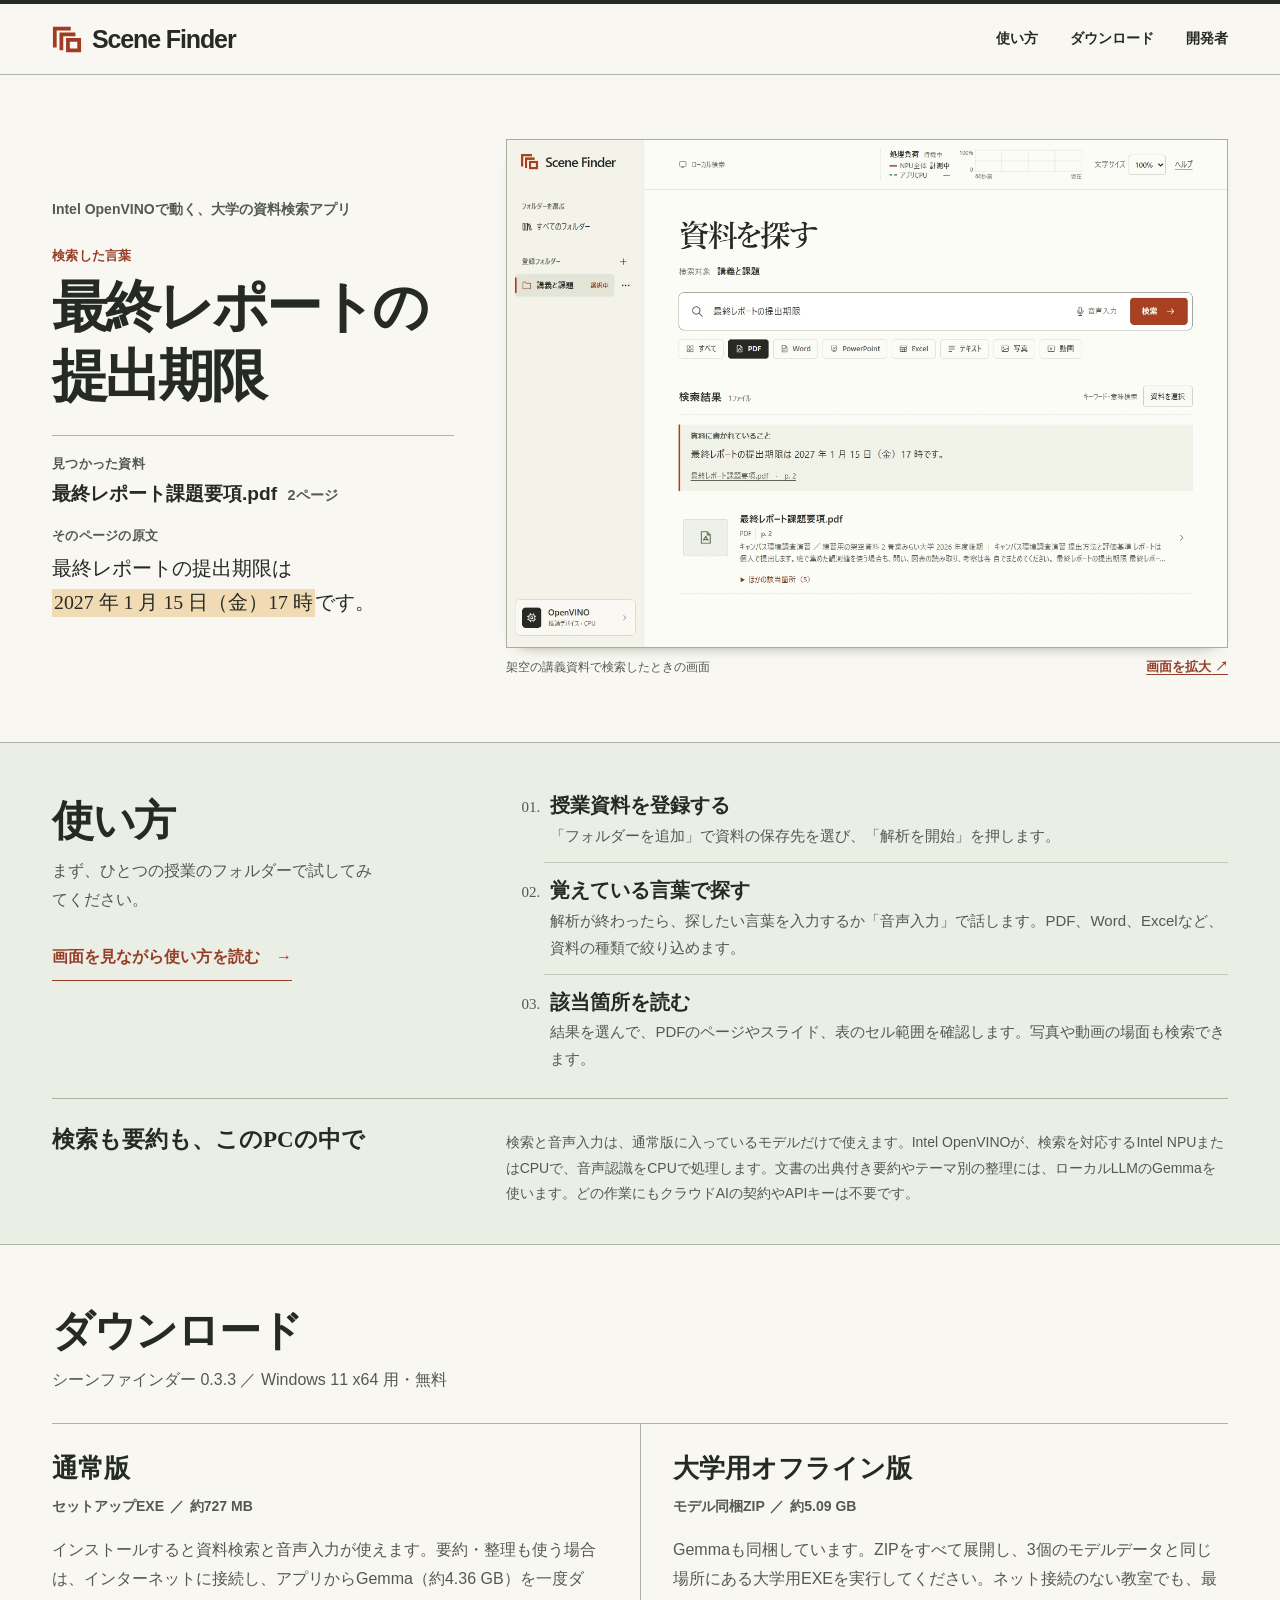
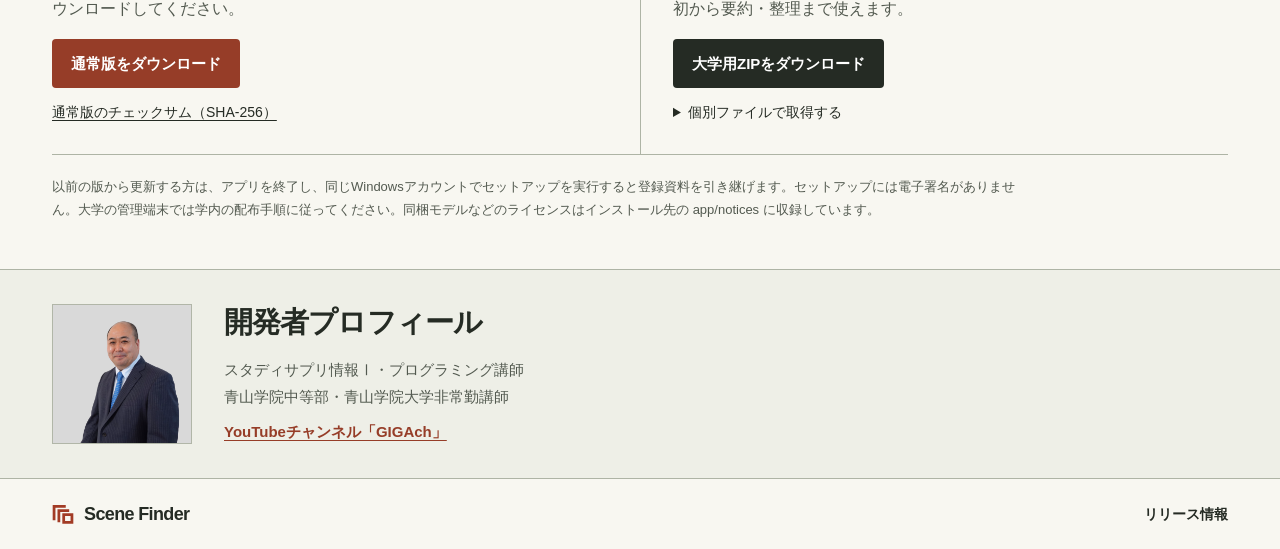
==== public/index.html @ 0a13bc68 "ファイル単位の検索結果の画面と使い方を更新" ====
<!doctype html>
<html lang="ja">
<head>
  <meta charset="utf-8">
  <meta name="viewport" content="width=device-width, initial-scale=1">
  <meta name="color-scheme" content="light">
  <meta name="theme-color" content="#f7f6ef">
  <meta name="description" content="Scene Finder は講義資料・研究ノート・写真・動画を日本語で探せるWindows用のローカル検索アプリです。通常版と大学用オフライン版を無料で配布しています。">
  <title>シーンファインダー（Scene Finder）｜大学の資料を中身で探すWindowsアプリ</title>
  <link rel="icon" href="assets/brand.svg" type="image/svg+xml">
  <link rel="stylesheet" href="site.css">
</head>
<body>
  <a class="skip" href="#main">本文へ移動</a>
  <header class="mast">
    <div class="frame mast-inner">
      <a class="wordmark" href="#main" aria-label="Scene Finder トップ"><img src="assets/brand.svg" alt="" width="30" height="30"><span>Scene Finder</span></a>
      <nav aria-label="メインメニュー"><a href="/guide/">使い方</a><a href="#downloads">ダウンロード</a><a href="#developer">開発者</a></nav>
    </div>
  </header>
  <main id="main">
    <section class="hero frame" aria-labelledby="hero-title">
      <div class="hero-copy">
        <p class="platform">Intel OpenVINOで動く、大学の資料検索アプリ</p>
        <h1 id="hero-title"><span class="query-label">検索した言葉</span><span class="query-part">最終レポートの</span><wbr><span class="query-part">提出期限</span></h1>
        <div class="search-evidence">
          <p class="evidence-label">見つかった資料</p>
          <p class="found-file">最終レポート課題要項.pdf <span>2ページ</span></p>
          <p class="evidence-label">そのページの原文</p>
          <blockquote>最終レポートの提出期限は <mark>2027 年 1 月 15 日（金）17 時</mark>です。</blockquote>
        </div>
      </div>
      <figure class="screen">
        <a class="screen-link" href="assets/guide/search-results.webp" target="_blank" rel="noopener">
          <img src="assets/guide/search-results.webp" alt="「最終レポートの提出期限」でPDFを検索した実画面。締切の原文と、最終レポート課題要項.pdfの2ページへのリンクが一覧の上に表示されています。" width="1280" height="900" fetchpriority="high">
          <span class="enlarge">画面を拡大<span aria-hidden="true"> ↗</span><span class="sr-only">（新しいタブ）</span></span>
        </a>
        <figcaption>架空の講義資料で検索したときの画面</figcaption>
      </figure>
    </section>
    <section class="inside" id="inside" aria-labelledby="inside-heading">
      <div class="frame guide-intro">
        <div class="guide-opening">
          <h2 id="inside-heading">使い方</h2>
          <p>まず、ひとつの授業のフォルダーで試してみてください。</p>
          <a class="guide-link" href="/guide/">画面を見ながら使い方を読む <span aria-hidden="true">→</span></a>
        </div>
        <ol class="guide-steps">
          <li><strong>授業資料を登録する</strong><p>「フォルダーを追加」で資料の保存先を選び、「解析を開始」を押します。</p></li>
          <li><strong>覚えている言葉で探す</strong><p>解析が終わったら、探したい言葉を入力するか「音声入力」で話します。PDF、Word、Excelなど、資料の種類で絞り込めます。</p></li>
          <li><strong>該当箇所を読む</strong><p>結果を選んで、PDFのページやスライド、表のセル範囲を確認します。写真や動画の場面も検索できます。</p></li>
        </ol>
        <aside class="local-note" aria-label="処理に使うデバイス">
          <h3>検索も要約も、このPCの中で</h3>
          <p>検索と音声入力は、通常版に入っているモデルだけで使えます。Intel OpenVINOが、検索を対応するIntel NPUまたはCPUで、音声認識をCPUで処理します。文書の出典付き要約やテーマ別の整理には、ローカルLLMのGemmaを使います。どの作業にもクラウドAIの契約やAPIキーは不要です。</p>
        </aside>
      </div>
    </section>
    <section class="downloads frame" id="downloads" aria-labelledby="downloads-heading">
      <div class="section-heading"><h2 id="downloads-heading">ダウンロード</h2><p>シーンファインダー 0.3.3 ／ Windows 11 x64 用・無料</p></div>
      <div class="editions">
        <article class="edition standard">
          <h3>通常版</h3>
          <p class="package-type">セットアップEXE <span>／</span> 約727 MB</p>
          <p>インストールすると資料検索と音声入力が使えます。要約・整理も使う場合は、インターネットに接続し、アプリからGemma（約4.36 GB）を一度ダウンロードしてください。</p>
          <a class="primary" href="https://github.com/altimix/scene-finder-downloads/releases/download/v0.3.3/SceneFinder-Setup-0.3.3-x64.exe">通常版をダウンロード</a>
          <a class="checksum" href="https://github.com/altimix/scene-finder-downloads/releases/download/v0.3.3/SHA256SUMS.txt">通常版のチェックサム（SHA-256）</a>
        </article>
        <article class="edition campus" id="campus">
          <h3>大学用オフライン版</h3>
          <p class="package-type">モデル同梱ZIP <span>／</span> 約5.09 GB</p>
          <p>Gemmaも同梱しています。ZIPをすべて展開し、3個のモデルデータと同じ場所にある大学用EXEを実行してください。ネット接続のない教室でも、最初から要約・整理まで使えます。</p>
          <a class="primary campus-button" href="/downloads/SceneFinder-Campus-Offline-0.3.3-x64.zip">大学用ZIPをダウンロード</a>
          <details><summary>個別ファイルで取得する</summary><p>次の4ファイルを同じフォルダーに保存し、セットアップEXEを実行してください。</p>
            <ul>
              <li><a href="https://github.com/altimix/scene-finder-downloads/releases/download/v0.3.3/SceneFinder-Campus-Setup-0.3.3-x64.exe">大学用セットアップEXE</a></li>
              <li><a href="https://github.com/altimix/scene-finder-downloads/releases/download/v0.3.3/SceneFinder-Campus-Gemma-0.3.3.part1.bin">モデルデータ 1 / 3</a></li>
              <li><a href="https://github.com/altimix/scene-finder-downloads/releases/download/v0.3.3/SceneFinder-Campus-Gemma-0.3.3.part2.bin">モデルデータ 2 / 3</a></li>
              <li><a href="https://github.com/altimix/scene-finder-downloads/releases/download/v0.3.3/SceneFinder-Campus-Gemma-0.3.3.part3.bin">モデルデータ 3 / 3</a></li>
            </ul>
            <a class="checksum" href="https://github.com/altimix/scene-finder-downloads/releases/download/v0.3.3/SHA256SUMS-Campus.txt">大学用のチェックサム（SHA-256）</a>
          </details>
        </article>
      </div>
      <p class="install-note">以前の版から更新する方は、アプリを終了し、同じWindowsアカウントでセットアップを実行すると登録資料を引き継げます。セットアップには電子署名がありません。大学の管理端末では学内の配布手順に従ってください。同梱モデルなどのライセンスはインストール先の <code>app/notices</code> に収録しています。</p>
    </section>
    <section class="profile" id="developer" aria-labelledby="developer-heading">
      <div class="frame profile-inner">
        <img src="assets/developer.png" alt="開発者のプロフィール写真" width="1080" height="1080" loading="lazy">
        <div class="profile-copy">
          <h2 id="developer-heading">開発者プロフィール</h2>
          <p>スタディサプリ情報Ⅰ・プログラミング講師</p>
          <p>青山学院中等部・青山学院大学非常勤講師</p>
          <a class="profile-channel" href="https://www.youtube.com/@gigach">YouTubeチャンネル「GIGAch」</a>
        </div>
      </div>
    </section>
  </main>
  <footer><div class="frame foot-inner"><span class="foot-brand"><img src="assets/brand.svg" alt="" width="22" height="22">Scene Finder</span><a href="https://github.com/altimix/scene-finder-downloads/releases/tag/v0.3.3">リリース情報</a></div></footer>
</body>
</html>
---- public/site.css ----
:root {
  color-scheme:light;
  --paper:#f8f7f1; --ink:#252b24; --muted:#535a50; --rule:#aeb4a5; --accent:#963d28;
  --serif:"Yu Mincho","YuMincho","Hiragino Mincho ProN","MS PMincho",serif;
  --sans:"Yu Gothic UI","Yu Gothic","Hiragino Kaku Gothic ProN",Meiryo,sans-serif;
}
* { box-sizing:border-box; }
html { scroll-padding-top:24px; }
body { margin:0; background:var(--paper); color:var(--ink); font:400 16px/1.8 var(--sans); }
h1,h2,h3,p,figure,dl,dd,ul { margin:0; }
img { display:block; max-width:100%; height:auto; }
a { color:inherit; text-underline-offset:.23em; }
a:hover,summary:hover { color:var(--accent); }
a:focus-visible,summary:focus-visible { outline:3px solid #1263a0; outline-offset:5px; }
.frame { width:min(calc(100% - 104px),1224px); margin-inline:auto; }
.skip { position:absolute; top:8px; left:16px; z-index:2; padding:6px 12px; transform:translateY(-160%); background:#fff; }
.skip:focus { transform:none; }
.mast { border-top:4px solid var(--ink); border-bottom:1px solid var(--rule); }
.mast-inner,.foot-inner { min-height:70px; display:flex; align-items:center; justify-content:space-between; gap:20px; }
.wordmark,.foot-brand { display:inline-flex; align-items:center; gap:10px; }
.wordmark { font:600 25px/1.15 "Segoe UI",var(--sans); text-decoration:none; letter-spacing:-.045em; }
nav { display:flex; align-items:center; gap:32px; }
nav a,.foot-inner a { font-size:14px; font-weight:600; text-decoration:none; padding-block:8px; }
nav a:hover,.foot-inner a:hover { text-decoration:underline; }
.hero { display:grid; grid-template-columns:minmax(0,.78fr) minmax(0,1.4fr); align-items:center; gap:clamp(32px,4vw,60px); padding-block:clamp(40px,5vw,72px); }
.platform,.package-type,figcaption,.checksum,.foot-inner a { font-variant-numeric:tabular-nums; }
.platform { color:var(--muted); font-size:14px; font-weight:600; }
h1,h2,h3,dt { font-family:var(--serif); font-weight:600; }
h1 { margin-block:20px 24px; font-size:clamp(54px,5.7vw,84px); letter-spacing:-.055em; line-height:1.2; }
.hero h1 { margin-block:24px; font-size:clamp(38px,4.4vw,65px); line-height:1.22; letter-spacing:-.055em; }
.query-label,.evidence-label { display:block; font:600 13px/1.55 var(--sans); letter-spacing:.02em; }
.query-label { margin-bottom:7px; color:var(--accent); }
.query-part { display:inline-block; }
.search-evidence { border-top:1px solid var(--rule); padding-top:18px; }
.evidence-label { color:var(--muted); }
.found-file { margin-block:3px 15px; font-size:clamp(16px,1.5vw,20px); font-weight:650; }
.found-file span { margin-left:.35em; white-space:nowrap; font-size:.75em; color:var(--muted); }
.search-evidence blockquote { margin:4px 0 0; font:500 clamp(18px,1.55vw,22px)/1.75 var(--serif); }
.search-evidence mark { display:inline-block; padding-inline:2px; color:var(--ink); background:#f0dbb4; line-height:1.4; }
.primary { display:inline-flex; align-items:center; justify-content:space-between; gap:24px; min-height:48px; margin-top:28px; padding:10px 18px; border:1px solid transparent; border-radius:4px; background:var(--accent); color:white; font-size:15px; font-weight:600; text-decoration:none; }
.primary:hover { background:#77301f; color:white; }
.package-type span { margin-inline:2px; }
figcaption { display:flex; justify-content:space-between; align-items:baseline; gap:12px; padding-block:8px 2px; font-size:12px; color:var(--muted); }
figcaption strong { color:var(--ink); font-weight:600; }
.inside { padding-block:48px 38px; border-block:1px solid var(--rule); background:#ebeee5; }
.section-heading { margin-bottom:28px; }
h2 { font-size:clamp(29px,3.3vw,46px); line-height:1.4; letter-spacing:-.03em; }
.section-heading>p { margin-top:6px; color:var(--muted); }
.hero .screen { position:relative; }
.hero .screen-link { display:block; text-decoration:none; }
.hero .screen-link img { width:100%; border:1px solid #a8ad9f; box-shadow:0 8px 16px -15px #30372c; }
.hero .screen-link:hover img { border-color:var(--accent); }
.hero .screen figcaption { padding:9px 7em 0 0; }
.hero .enlarge { position:absolute; bottom:0; right:0; color:var(--accent); font-size:13px; font-weight:600; text-decoration:underline; text-underline-offset:.25em; }
.hero .sr-only { position:absolute; width:1px; height:1px; overflow:hidden; clip-path:inset(50%); white-space:nowrap; }
.guide-intro { display:grid; grid-template-columns:minmax(0,.78fr) minmax(0,1.4fr); gap:26px clamp(32px,4vw,60px); }
.guide-opening>p { margin-top:7px; max-width:20em; color:var(--muted); }
.guide-link { display:inline-flex; align-items:center; gap:16px; margin-top:20px; padding:8px 0; border-bottom:1px solid currentColor; color:var(--accent); font-weight:650; text-decoration:none; }
.guide-link:hover { color:#672918; }
.guide-steps { list-style-type:decimal-leading-zero; margin:0; padding-left:2.4em; }
.guide-steps li { padding-left:.4em; padding-bottom:13px; margin-bottom:13px; border-bottom:1px solid #c3c8bb; }
.guide-steps li:last-child { padding-bottom:0; margin-bottom:0; border:0; }
.guide-steps li::marker { font:500 15px/1 Georgia,serif; font-variant-numeric:tabular-nums; color:var(--muted); }
.guide-steps strong { font-family:var(--serif); font-size:20px; line-height:1.45; font-weight:600; }
.guide-steps p { color:var(--muted); font-size:15px; }
.local-note { grid-column:1 / -1; display:grid; grid-template-columns:minmax(0,.78fr) minmax(0,1.4fr); gap:8px clamp(32px,4vw,60px); align-items:baseline; padding-top:20px; border-top:1px solid var(--rule); }
.local-note h3 { font-size:clamp(18px,1.8vw,24px); }
.local-note p { color:var(--muted); font-size:14px; }
dt { font-size:clamp(21px,2vw,27px); line-height:1.5; }
dd,.edition>p:not(.package-type) { color:var(--muted); line-height:1.85; }
dd { margin-top:4px; font-size:15px; }
.downloads { padding-block:56px 48px; }
.editions { display:grid;grid-template-columns:1fr 1fr; border-block:1px solid var(--rule); }
.edition { padding:26px 32px 28px 0; }
.edition.campus { padding-left:32px; padding-right:0; border-left:1px solid var(--rule); }
.edition h3 { font-size:clamp(21px,2vw,27px); line-height:1.5; }
.package-type { font-weight:600; color:var(--muted); font-size:14px; margin-block:6px 15px; }
.edition>p:not(.package-type) { max-width:34em; }
.edition .primary { margin-top:16px; }
.campus-button { background:var(--ink); }
.campus-button:hover { background:#424d41; }
.checksum,.edition details { font-size:14px; }
.checksum { display:block; width:max-content; max-width:100%; margin-top:12px; }
.edition details { margin-top:12px; }
summary { cursor:pointer; width:fit-content; }
details p { margin-top:8px; }
details ul { padding-left:1.5em; }
.install-note { max-width:75em; margin-top:20px; color:var(--muted); font-size:13px; }
code { font:inherit; overflow-wrap:anywhere; }
footer { border-top:1px solid var(--rule); }
.foot-brand { font:600 18px/1.3 "Segoe UI",var(--sans); letter-spacing:-.035em; }
@media(max-width:975px) {
  .frame { width:calc(100% - 64px); }
  .hero,.guide-intro,.local-note { column-gap:26px; grid-template-columns:minmax(0,.85fr) minmax(0,1.15fr); }
  .hero { padding-block:36px; }
}
@media(min-width:701px) and (max-width:850px) {
  .hero { grid-template-columns:1fr; gap:25px; }
  .hero-copy { display:grid; grid-template-columns:1fr 1.05fr; align-items:start; gap:8px 24px; }
  .hero .platform { grid-column:1 / -1; }
  .hero h1 { margin:0; }
  .hero .search-evidence { border-top:0; border-left:1px solid var(--rule); padding:0 0 0 20px; }
}
@media(max-width:700px) {
  .frame { width:calc(100% - 40px); }
  .mast-inner,.foot-inner { min-height:60px; gap:10px; }
  .wordmark { font-size:22px; gap:6px; }
  .wordmark img { width:24px; }
  nav { gap:14px; } nav a { font-size:13px; }
  .hero { display:grid; grid-template-columns:1fr; gap:26px; padding-block:26px 30px; }
  .hero h1 { margin-block:17px; font-size:clamp(38px,8.7vw,56px); }
  .hero .search-evidence { padding-top:13px; }
  .found-file { margin-bottom:10px; }
  h1 { font-size:clamp(46px,11vw,62px); line-height:1.23; margin-block:12px 18px; }
  .primary { margin-top:20px; }
  .inside,.downloads { padding-block:32px; }
  .section-heading { margin-bottom:18px; }
  .guide-intro,.local-note { grid-template-columns:1fr; }
  .guide-opening>p { max-width:none; }
  .guide-link { margin-top:8px; }
  .editions { display:block; }
  .edition,.edition.campus { padding:20px 0 24px; border-left:0; }
  .edition.campus { border-top:1px solid var(--rule); }
}
@media(max-width:380px) {
  .frame { width:calc(100% - 32px); }
  nav { gap:10px; } nav a { font-size:12px; }
  .wordmark { font-size:20px; }
}
.mast .wordmark,.mast nav a { white-space:nowrap; }
@media(max-width:380px) {
  .mast-inner { flex-wrap:wrap; gap:2px 10px; padding-block:8px; }
  .mast nav { flex-wrap:wrap; }
}
@media print {
  .mast,.hero .enlarge,.primary,nav,.skip,footer { display:none; }
  .frame { width:100%; }
  .hero,.inside,.downloads { padding-block:16px; }
  .editions { break-inside:avoid; }
}
.profile { background:#eeefe7; border-top:1px solid var(--rule); }
.profile-inner { display:grid; grid-template-columns:140px 1fr; align-items:center; gap:32px; padding-block:32px; }
.profile-inner>img { width:140px; aspect-ratio:1; border:1px solid #b1b6a8; }
.profile-copy h2 { margin-bottom:12px; font-size:clamp(22px,2.3vw,32px); }
.profile-copy p { font-size:15px; color:var(--muted); }
.profile-channel { display:inline-block; margin-top:8px; color:var(--accent); font-size:15px; font-weight:600; }
@media(max-width:700px) {
  .profile-inner { grid-template-columns:88px 1fr; gap:16px; }
  .profile-inner>img { width:88px; }
  .profile-copy h2 { margin-bottom:6px; }
  .profile-copy p { font-size:14px; }
}
@media(max-width:420px) {
  .profile-inner { display:block; }
  .profile-inner>img { width:104px; margin-bottom:12px; }
}
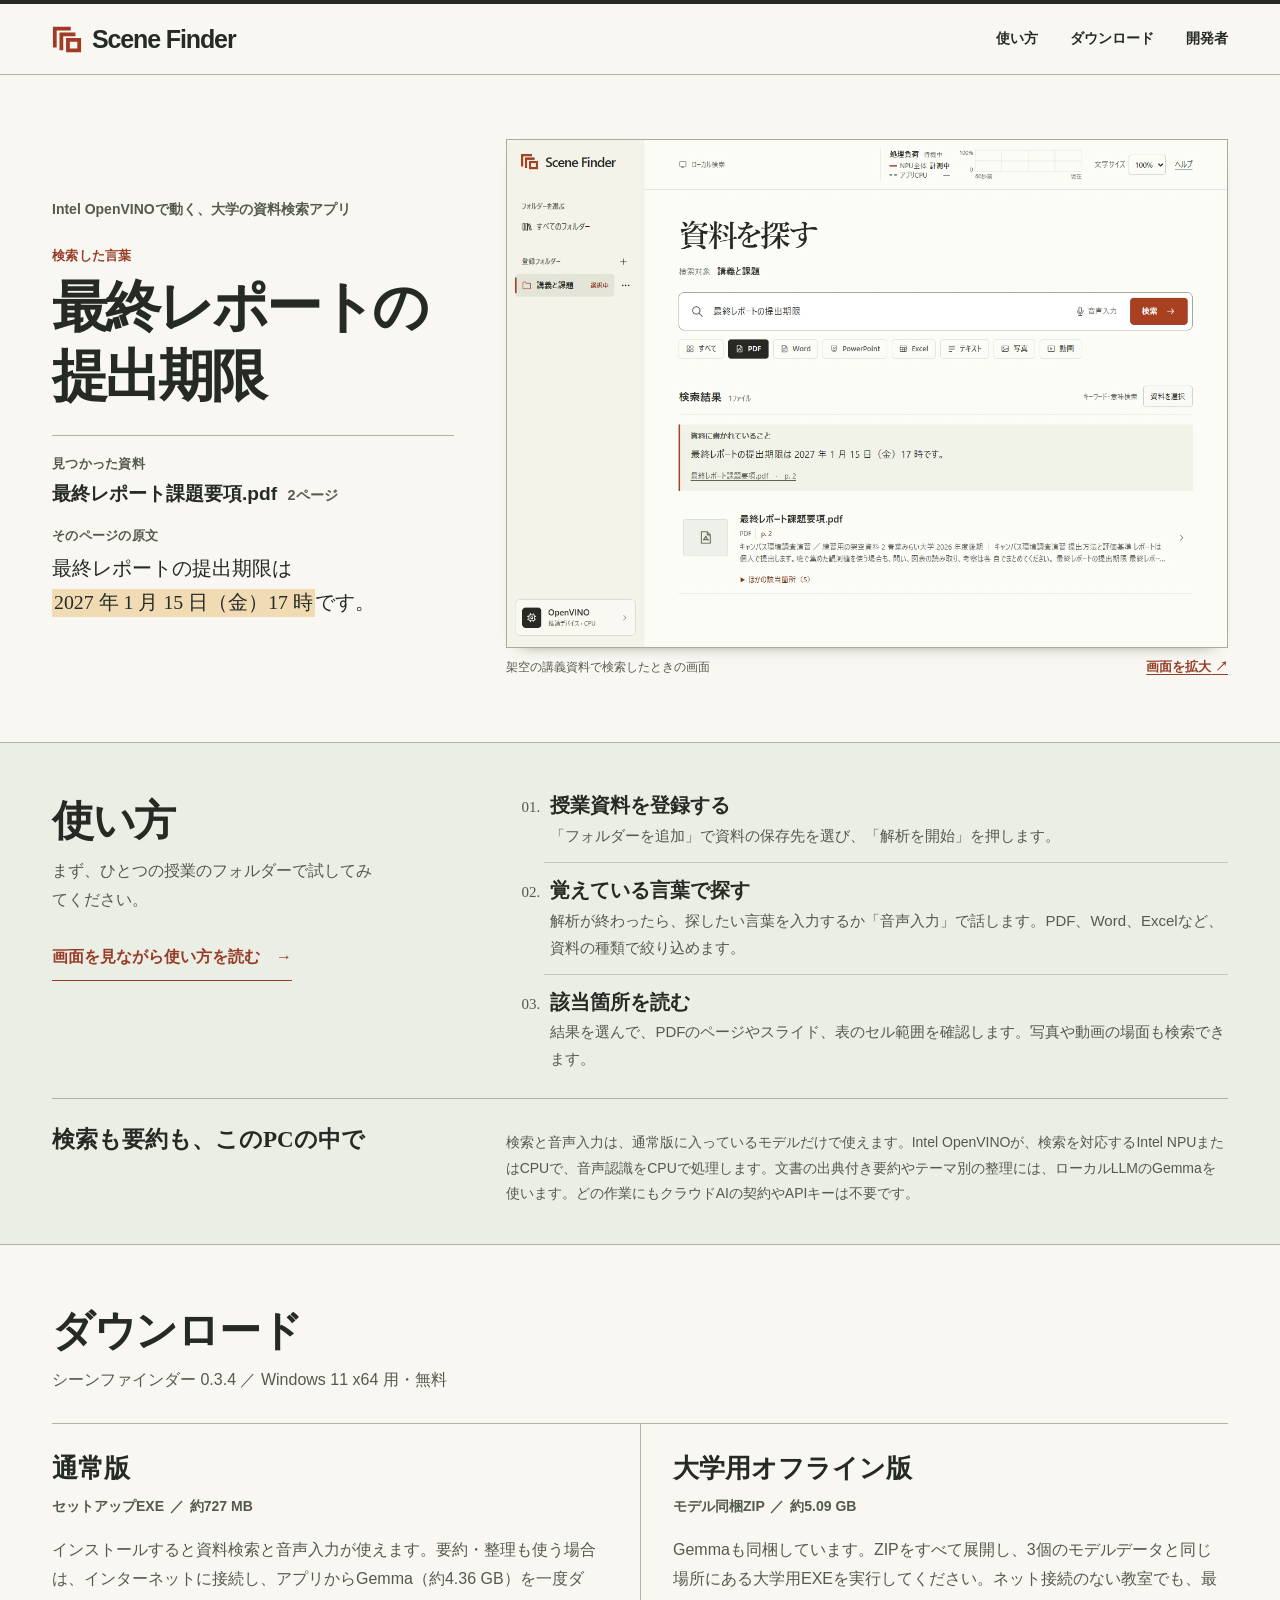
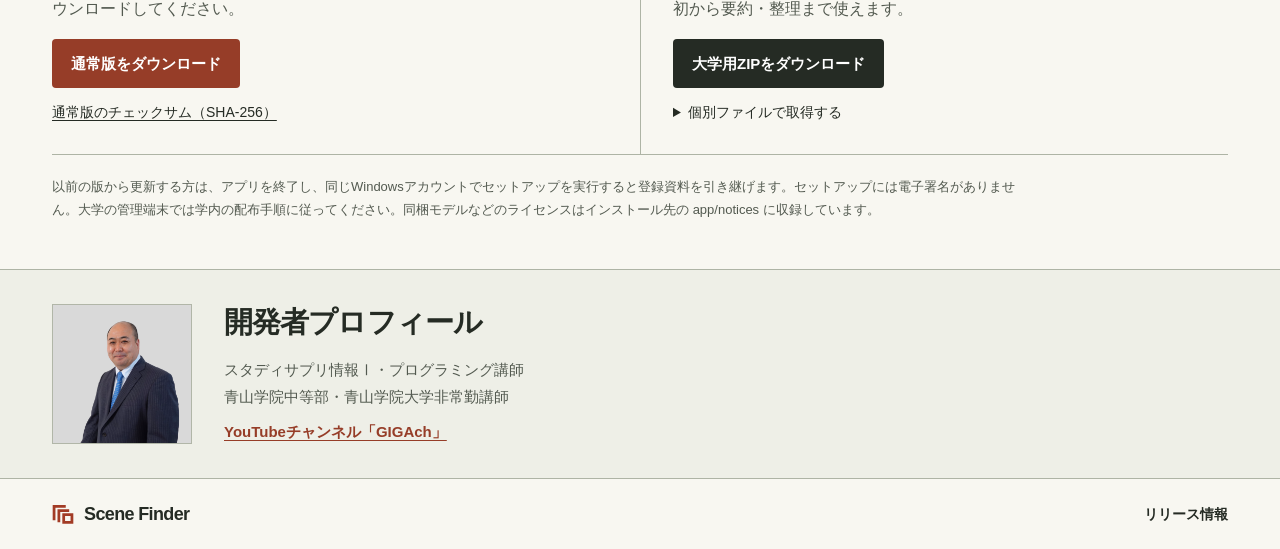
==== commit 957d5864: "0.3.4の配布情報と資料プレビューの閉じ方を更新" ====
--- a/public/index.html
+++ b/public/index.html
@@ -57,28 +57,28 @@
       </div>
     </section>
     <section class="downloads frame" id="downloads" aria-labelledby="downloads-heading">
-      <div class="section-heading"><h2 id="downloads-heading">ダウンロード</h2><p>シーンファインダー 0.3.3 ／ Windows 11 x64 用・無料</p></div>
+      <div class="section-heading"><h2 id="downloads-heading">ダウンロード</h2><p>シーンファインダー 0.3.4 ／ Windows 11 x64 用・無料</p></div>
       <div class="editions">
         <article class="edition standard">
           <h3>通常版</h3>
           <p class="package-type">セットアップEXE <span>／</span> 約727 MB</p>
           <p>インストールすると資料検索と音声入力が使えます。要約・整理も使う場合は、インターネットに接続し、アプリからGemma（約4.36 GB）を一度ダウンロードしてください。</p>
-          <a class="primary" href="https://github.com/altimix/scene-finder-downloads/releases/download/v0.3.3/SceneFinder-Setup-0.3.3-x64.exe">通常版をダウンロード</a>
-          <a class="checksum" href="https://github.com/altimix/scene-finder-downloads/releases/download/v0.3.3/SHA256SUMS.txt">通常版のチェックサム（SHA-256）</a>
+          <a class="primary" href="https://github.com/altimix/scene-finder-downloads/releases/download/v0.3.4/SceneFinder-Setup-0.3.4-x64.exe">通常版をダウンロード</a>
+          <a class="checksum" href="https://github.com/altimix/scene-finder-downloads/releases/download/v0.3.4/SHA256SUMS.txt">通常版のチェックサム（SHA-256）</a>
         </article>
         <article class="edition campus" id="campus">
           <h3>大学用オフライン版</h3>
           <p class="package-type">モデル同梱ZIP <span>／</span> 約5.09 GB</p>
           <p>Gemmaも同梱しています。ZIPをすべて展開し、3個のモデルデータと同じ場所にある大学用EXEを実行してください。ネット接続のない教室でも、最初から要約・整理まで使えます。</p>
-          <a class="primary campus-button" href="/downloads/SceneFinder-Campus-Offline-0.3.3-x64.zip">大学用ZIPをダウンロード</a>
+          <a class="primary campus-button" href="/downloads/SceneFinder-Campus-Offline-0.3.4-x64.zip">大学用ZIPをダウンロード</a>
           <details><summary>個別ファイルで取得する</summary><p>次の4ファイルを同じフォルダーに保存し、セットアップEXEを実行してください。</p>
             <ul>
-              <li><a href="https://github.com/altimix/scene-finder-downloads/releases/download/v0.3.3/SceneFinder-Campus-Setup-0.3.3-x64.exe">大学用セットアップEXE</a></li>
-              <li><a href="https://github.com/altimix/scene-finder-downloads/releases/download/v0.3.3/SceneFinder-Campus-Gemma-0.3.3.part1.bin">モデルデータ 1 / 3</a></li>
-              <li><a href="https://github.com/altimix/scene-finder-downloads/releases/download/v0.3.3/SceneFinder-Campus-Gemma-0.3.3.part2.bin">モデルデータ 2 / 3</a></li>
-              <li><a href="https://github.com/altimix/scene-finder-downloads/releases/download/v0.3.3/SceneFinder-Campus-Gemma-0.3.3.part3.bin">モデルデータ 3 / 3</a></li>
+              <li><a href="https://github.com/altimix/scene-finder-downloads/releases/download/v0.3.4/SceneFinder-Campus-Setup-0.3.4-x64.exe">大学用セットアップEXE</a></li>
+              <li><a href="https://github.com/altimix/scene-finder-downloads/releases/download/v0.3.4/SceneFinder-Campus-Gemma-0.3.4.part1.bin">モデルデータ 1 / 3</a></li>
+              <li><a href="https://github.com/altimix/scene-finder-downloads/releases/download/v0.3.4/SceneFinder-Campus-Gemma-0.3.4.part2.bin">モデルデータ 2 / 3</a></li>
+              <li><a href="https://github.com/altimix/scene-finder-downloads/releases/download/v0.3.4/SceneFinder-Campus-Gemma-0.3.4.part3.bin">モデルデータ 3 / 3</a></li>
             </ul>
-            <a class="checksum" href="https://github.com/altimix/scene-finder-downloads/releases/download/v0.3.3/SHA256SUMS-Campus.txt">大学用のチェックサム（SHA-256）</a>
+            <a class="checksum" href="https://github.com/altimix/scene-finder-downloads/releases/download/v0.3.4/SHA256SUMS-Campus.txt">大学用のチェックサム（SHA-256）</a>
           </details>
         </article>
       </div>
@@ -96,6 +96,6 @@
       </div>
     </section>
   </main>
-  <footer><div class="frame foot-inner"><span class="foot-brand"><img src="assets/brand.svg" alt="" width="22" height="22">Scene Finder</span><a href="https://github.com/altimix/scene-finder-downloads/releases/tag/v0.3.3">リリース情報</a></div></footer>
+  <footer><div class="frame foot-inner"><span class="foot-brand"><img src="assets/brand.svg" alt="" width="22" height="22">Scene Finder</span><a href="https://github.com/altimix/scene-finder-downloads/releases/tag/v0.3.4">リリース情報</a></div></footer>
 </body>
 </html>
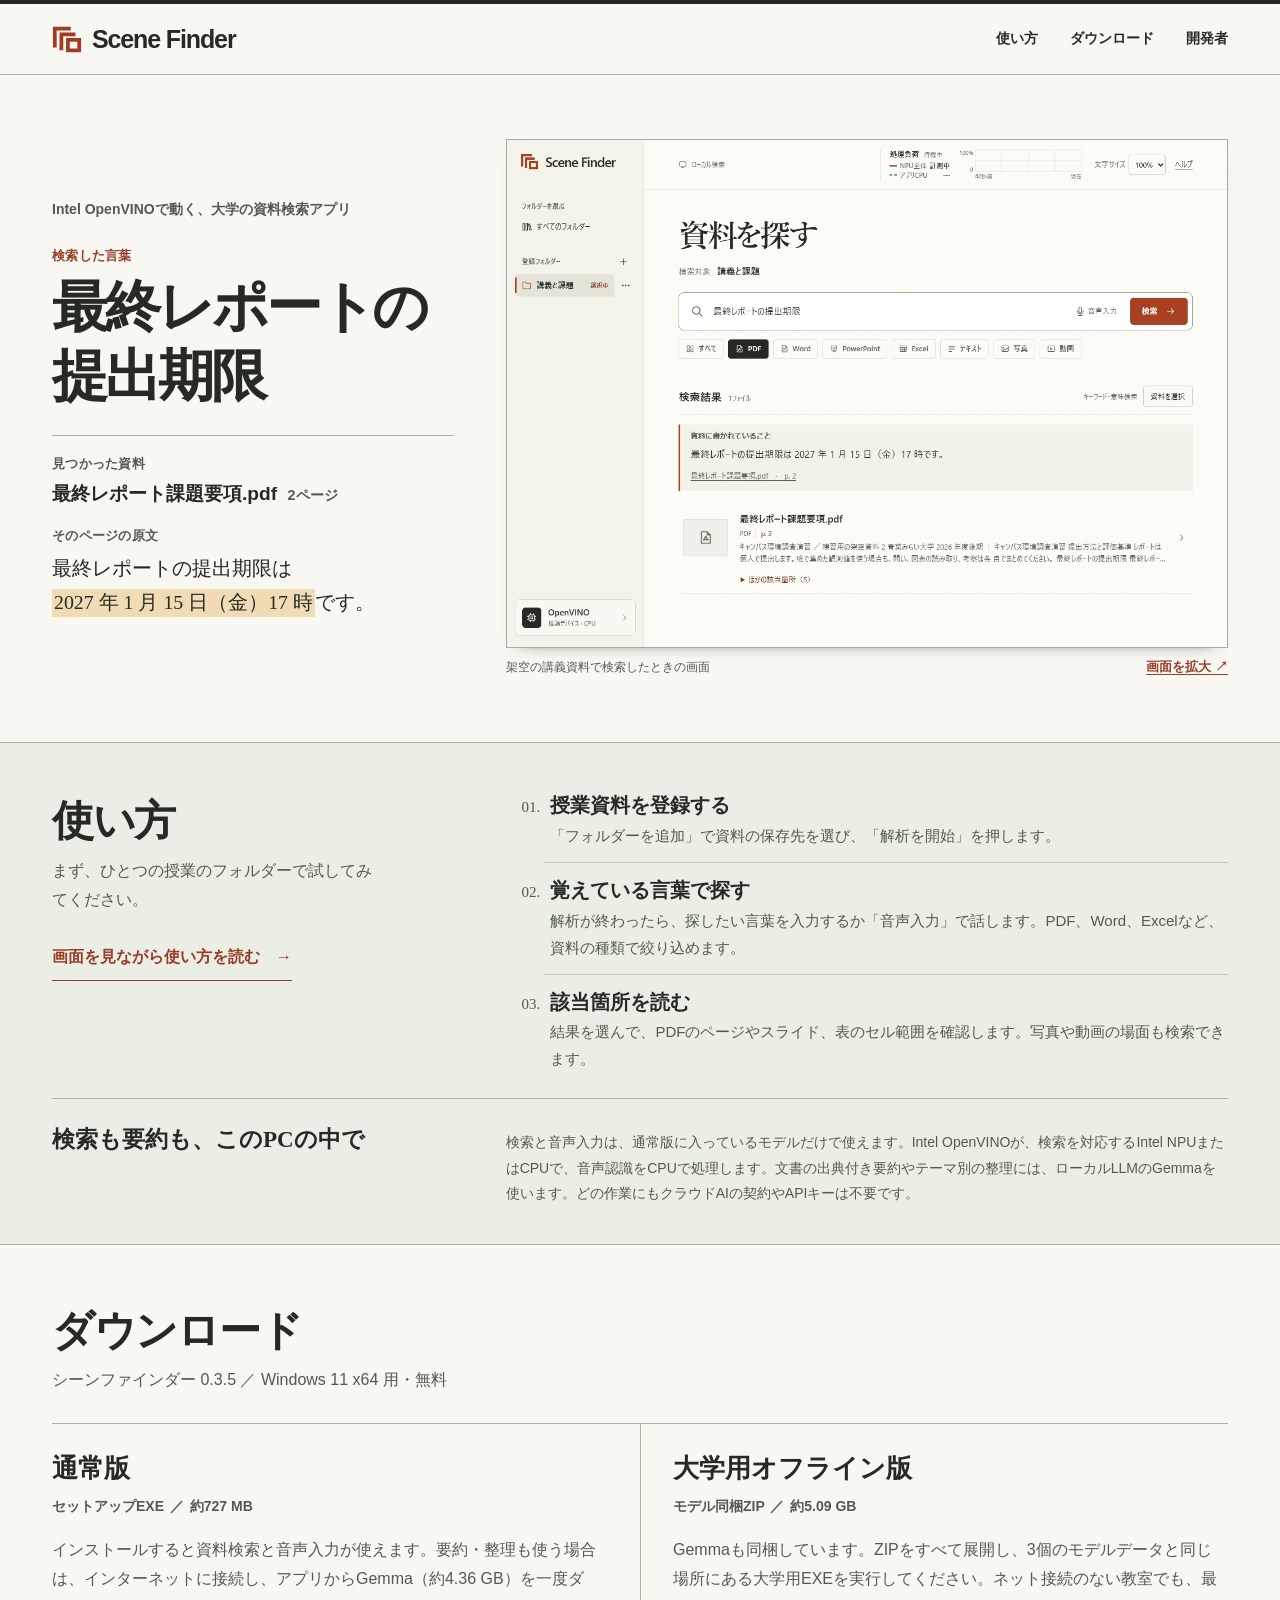
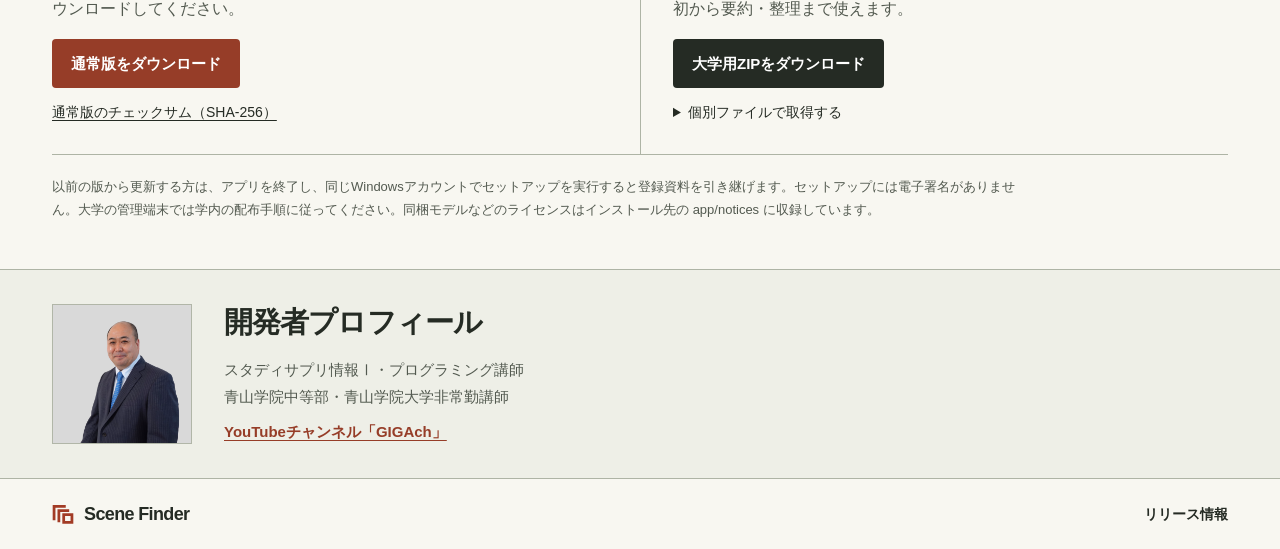
==== commit 36e075ca: "授業別の自動要約とフォルダー操作を実画面付きで案内" ====
--- a/public/index.html
+++ b/public/index.html
@@ -57,28 +57,28 @@
       </div>
     </section>
     <section class="downloads frame" id="downloads" aria-labelledby="downloads-heading">
-      <div class="section-heading"><h2 id="downloads-heading">ダウンロード</h2><p>シーンファインダー 0.3.4 ／ Windows 11 x64 用・無料</p></div>
+      <div class="section-heading"><h2 id="downloads-heading">ダウンロード</h2><p>シーンファインダー 0.3.5 ／ Windows 11 x64 用・無料</p></div>
       <div class="editions">
         <article class="edition standard">
           <h3>通常版</h3>
           <p class="package-type">セットアップEXE <span>／</span> 約727 MB</p>
           <p>インストールすると資料検索と音声入力が使えます。要約・整理も使う場合は、インターネットに接続し、アプリからGemma（約4.36 GB）を一度ダウンロードしてください。</p>
-          <a class="primary" href="https://github.com/altimix/scene-finder-downloads/releases/download/v0.3.4/SceneFinder-Setup-0.3.4-x64.exe">通常版をダウンロード</a>
-          <a class="checksum" href="https://github.com/altimix/scene-finder-downloads/releases/download/v0.3.4/SHA256SUMS.txt">通常版のチェックサム（SHA-256）</a>
+          <a class="primary" href="https://github.com/altimix/scene-finder-downloads/releases/download/v0.3.5/SceneFinder-Setup-0.3.5-x64.exe">通常版をダウンロード</a>
+          <a class="checksum" href="https://github.com/altimix/scene-finder-downloads/releases/download/v0.3.5/SHA256SUMS.txt">通常版のチェックサム（SHA-256）</a>
         </article>
         <article class="edition campus" id="campus">
           <h3>大学用オフライン版</h3>
           <p class="package-type">モデル同梱ZIP <span>／</span> 約5.09 GB</p>
           <p>Gemmaも同梱しています。ZIPをすべて展開し、3個のモデルデータと同じ場所にある大学用EXEを実行してください。ネット接続のない教室でも、最初から要約・整理まで使えます。</p>
-          <a class="primary campus-button" href="/downloads/SceneFinder-Campus-Offline-0.3.4-x64.zip">大学用ZIPをダウンロード</a>
+          <a class="primary campus-button" href="/downloads/SceneFinder-Campus-Offline-0.3.5-x64.zip">大学用ZIPをダウンロード</a>
           <details><summary>個別ファイルで取得する</summary><p>次の4ファイルを同じフォルダーに保存し、セットアップEXEを実行してください。</p>
             <ul>
-              <li><a href="https://github.com/altimix/scene-finder-downloads/releases/download/v0.3.4/SceneFinder-Campus-Setup-0.3.4-x64.exe">大学用セットアップEXE</a></li>
-              <li><a href="https://github.com/altimix/scene-finder-downloads/releases/download/v0.3.4/SceneFinder-Campus-Gemma-0.3.4.part1.bin">モデルデータ 1 / 3</a></li>
-              <li><a href="https://github.com/altimix/scene-finder-downloads/releases/download/v0.3.4/SceneFinder-Campus-Gemma-0.3.4.part2.bin">モデルデータ 2 / 3</a></li>
-              <li><a href="https://github.com/altimix/scene-finder-downloads/releases/download/v0.3.4/SceneFinder-Campus-Gemma-0.3.4.part3.bin">モデルデータ 3 / 3</a></li>
+              <li><a href="https://github.com/altimix/scene-finder-downloads/releases/download/v0.3.5/SceneFinder-Campus-Setup-0.3.5-x64.exe">大学用セットアップEXE</a></li>
+              <li><a href="https://github.com/altimix/scene-finder-downloads/releases/download/v0.3.5/SceneFinder-Campus-Gemma-0.3.5.part1.bin">モデルデータ 1 / 3</a></li>
+              <li><a href="https://github.com/altimix/scene-finder-downloads/releases/download/v0.3.5/SceneFinder-Campus-Gemma-0.3.5.part2.bin">モデルデータ 2 / 3</a></li>
+              <li><a href="https://github.com/altimix/scene-finder-downloads/releases/download/v0.3.5/SceneFinder-Campus-Gemma-0.3.5.part3.bin">モデルデータ 3 / 3</a></li>
             </ul>
-            <a class="checksum" href="https://github.com/altimix/scene-finder-downloads/releases/download/v0.3.4/SHA256SUMS-Campus.txt">大学用のチェックサム（SHA-256）</a>
+            <a class="checksum" href="https://github.com/altimix/scene-finder-downloads/releases/download/v0.3.5/SHA256SUMS-Campus.txt">大学用のチェックサム（SHA-256）</a>
           </details>
         </article>
       </div>
@@ -96,6 +96,6 @@
       </div>
     </section>
   </main>
-  <footer><div class="frame foot-inner"><span class="foot-brand"><img src="assets/brand.svg" alt="" width="22" height="22">Scene Finder</span><a href="https://github.com/altimix/scene-finder-downloads/releases/tag/v0.3.4">リリース情報</a></div></footer>
+  <footer><div class="frame foot-inner"><span class="foot-brand"><img src="assets/brand.svg" alt="" width="22" height="22">Scene Finder</span><a href="https://github.com/altimix/scene-finder-downloads/releases/tag/v0.3.5">リリース情報</a></div></footer>
 </body>
 </html>
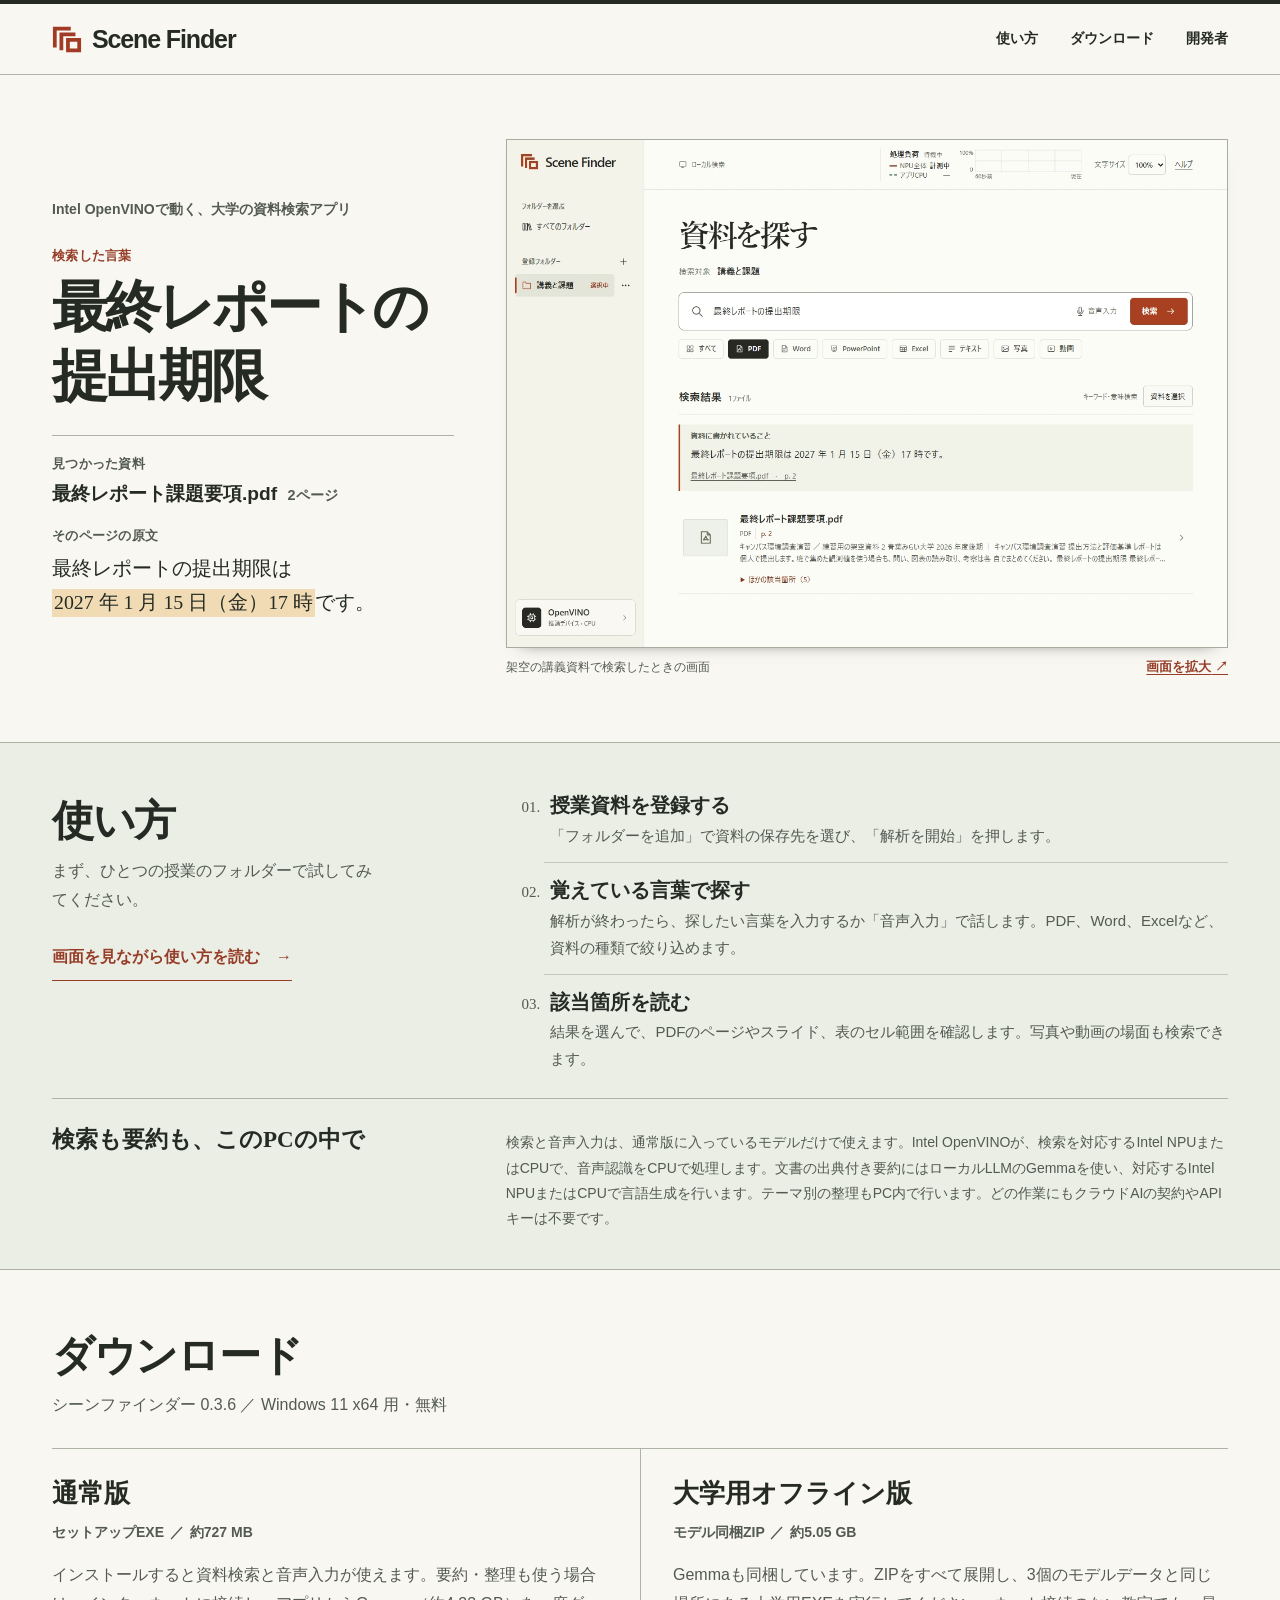
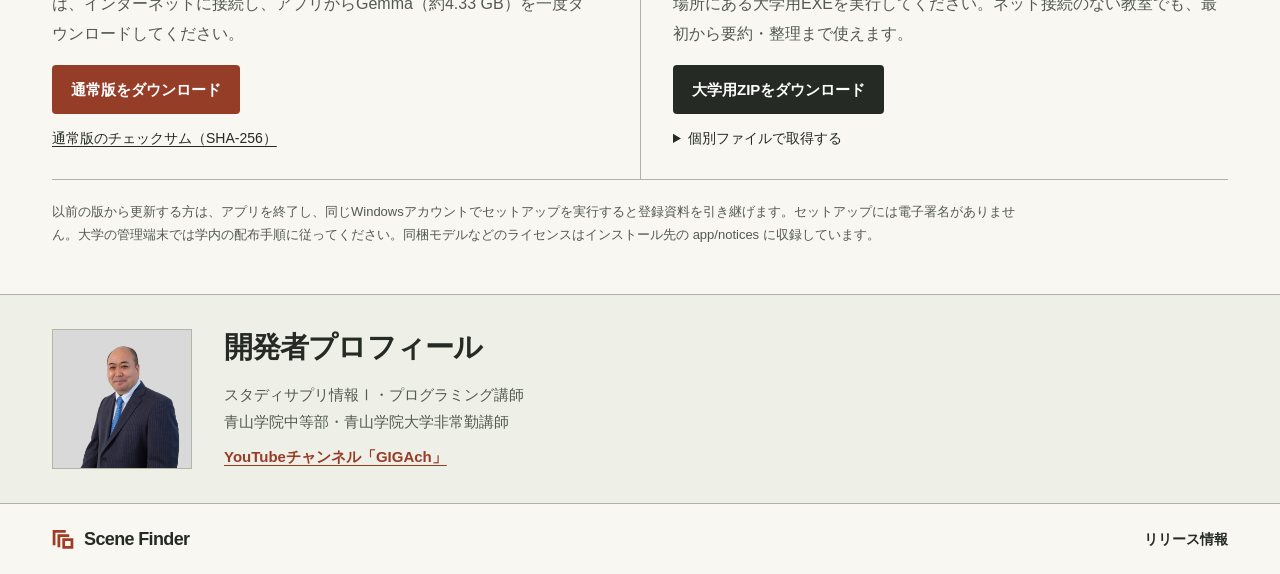
==== commit c80d1b51: "0.3.6のNPU要約と大学用オフライン版を案内" ====
--- a/public/index.html
+++ b/public/index.html
@@ -52,33 +52,33 @@
         </ol>
         <aside class="local-note" aria-label="処理に使うデバイス">
           <h3>検索も要約も、このPCの中で</h3>
-          <p>検索と音声入力は、通常版に入っているモデルだけで使えます。Intel OpenVINOが、検索を対応するIntel NPUまたはCPUで、音声認識をCPUで処理します。文書の出典付き要約やテーマ別の整理には、ローカルLLMのGemmaを使います。どの作業にもクラウドAIの契約やAPIキーは不要です。</p>
+          <p>検索と音声入力は、通常版に入っているモデルだけで使えます。Intel OpenVINOが、検索を対応するIntel NPUまたはCPUで、音声認識をCPUで処理します。文書の出典付き要約にはローカルLLMのGemmaを使い、対応するIntel NPUまたはCPUで言語生成を行います。テーマ別の整理もPC内で行います。どの作業にもクラウドAIの契約やAPIキーは不要です。</p>
         </aside>
       </div>
     </section>
     <section class="downloads frame" id="downloads" aria-labelledby="downloads-heading">
-      <div class="section-heading"><h2 id="downloads-heading">ダウンロード</h2><p>シーンファインダー 0.3.5 ／ Windows 11 x64 用・無料</p></div>
+      <div class="section-heading"><h2 id="downloads-heading">ダウンロード</h2><p>シーンファインダー 0.3.6 ／ Windows 11 x64 用・無料</p></div>
       <div class="editions">
         <article class="edition standard">
           <h3>通常版</h3>
           <p class="package-type">セットアップEXE <span>／</span> 約727 MB</p>
-          <p>インストールすると資料検索と音声入力が使えます。要約・整理も使う場合は、インターネットに接続し、アプリからGemma（約4.36 GB）を一度ダウンロードしてください。</p>
-          <a class="primary" href="https://github.com/altimix/scene-finder-downloads/releases/download/v0.3.5/SceneFinder-Setup-0.3.5-x64.exe">通常版をダウンロード</a>
-          <a class="checksum" href="https://github.com/altimix/scene-finder-downloads/releases/download/v0.3.5/SHA256SUMS.txt">通常版のチェックサム（SHA-256）</a>
+          <p>インストールすると資料検索と音声入力が使えます。要約・整理も使う場合は、インターネットに接続し、アプリからGemma（約4.33 GB）を一度ダウンロードしてください。</p>
+          <a class="primary" href="https://github.com/altimix/scene-finder-downloads/releases/download/v0.3.6/SceneFinder-Setup-0.3.6-x64.exe">通常版をダウンロード</a>
+          <a class="checksum" href="https://github.com/altimix/scene-finder-downloads/releases/download/v0.3.6/SHA256SUMS.txt">通常版のチェックサム（SHA-256）</a>
         </article>
         <article class="edition campus" id="campus">
           <h3>大学用オフライン版</h3>
-          <p class="package-type">モデル同梱ZIP <span>／</span> 約5.09 GB</p>
+          <p class="package-type">モデル同梱ZIP <span>／</span> 約5.05 GB</p>
           <p>Gemmaも同梱しています。ZIPをすべて展開し、3個のモデルデータと同じ場所にある大学用EXEを実行してください。ネット接続のない教室でも、最初から要約・整理まで使えます。</p>
-          <a class="primary campus-button" href="/downloads/SceneFinder-Campus-Offline-0.3.5-x64.zip">大学用ZIPをダウンロード</a>
+          <a class="primary campus-button" href="/downloads/SceneFinder-Campus-Offline-0.3.6-x64.zip">大学用ZIPをダウンロード</a>
           <details><summary>個別ファイルで取得する</summary><p>次の4ファイルを同じフォルダーに保存し、セットアップEXEを実行してください。</p>
             <ul>
-              <li><a href="https://github.com/altimix/scene-finder-downloads/releases/download/v0.3.5/SceneFinder-Campus-Setup-0.3.5-x64.exe">大学用セットアップEXE</a></li>
-              <li><a href="https://github.com/altimix/scene-finder-downloads/releases/download/v0.3.5/SceneFinder-Campus-Gemma-0.3.5.part1.bin">モデルデータ 1 / 3</a></li>
-              <li><a href="https://github.com/altimix/scene-finder-downloads/releases/download/v0.3.5/SceneFinder-Campus-Gemma-0.3.5.part2.bin">モデルデータ 2 / 3</a></li>
-              <li><a href="https://github.com/altimix/scene-finder-downloads/releases/download/v0.3.5/SceneFinder-Campus-Gemma-0.3.5.part3.bin">モデルデータ 3 / 3</a></li>
+              <li><a href="https://github.com/altimix/scene-finder-downloads/releases/download/v0.3.6/SceneFinder-Campus-Setup-0.3.6-x64.exe">大学用セットアップEXE</a></li>
+              <li><a href="https://github.com/altimix/scene-finder-downloads/releases/download/v0.3.6/SceneFinder-Campus-Gemma-0.3.6.part1.bin">モデルデータ 1 / 3</a></li>
+              <li><a href="https://github.com/altimix/scene-finder-downloads/releases/download/v0.3.6/SceneFinder-Campus-Gemma-0.3.6.part2.bin">モデルデータ 2 / 3</a></li>
+              <li><a href="https://github.com/altimix/scene-finder-downloads/releases/download/v0.3.6/SceneFinder-Campus-Gemma-0.3.6.part3.bin">モデルデータ 3 / 3</a></li>
             </ul>
-            <a class="checksum" href="https://github.com/altimix/scene-finder-downloads/releases/download/v0.3.5/SHA256SUMS-Campus.txt">大学用のチェックサム（SHA-256）</a>
+            <a class="checksum" href="https://github.com/altimix/scene-finder-downloads/releases/download/v0.3.6/SHA256SUMS-Campus.txt">大学用のチェックサム（SHA-256）</a>
           </details>
         </article>
       </div>
@@ -96,6 +96,6 @@
       </div>
     </section>
   </main>
-  <footer><div class="frame foot-inner"><span class="foot-brand"><img src="assets/brand.svg" alt="" width="22" height="22">Scene Finder</span><a href="https://github.com/altimix/scene-finder-downloads/releases/tag/v0.3.5">リリース情報</a></div></footer>
+  <footer><div class="frame foot-inner"><span class="foot-brand"><img src="assets/brand.svg" alt="" width="22" height="22">Scene Finder</span><a href="https://github.com/altimix/scene-finder-downloads/releases/tag/v0.3.6">リリース情報</a></div></footer>
 </body>
 </html>
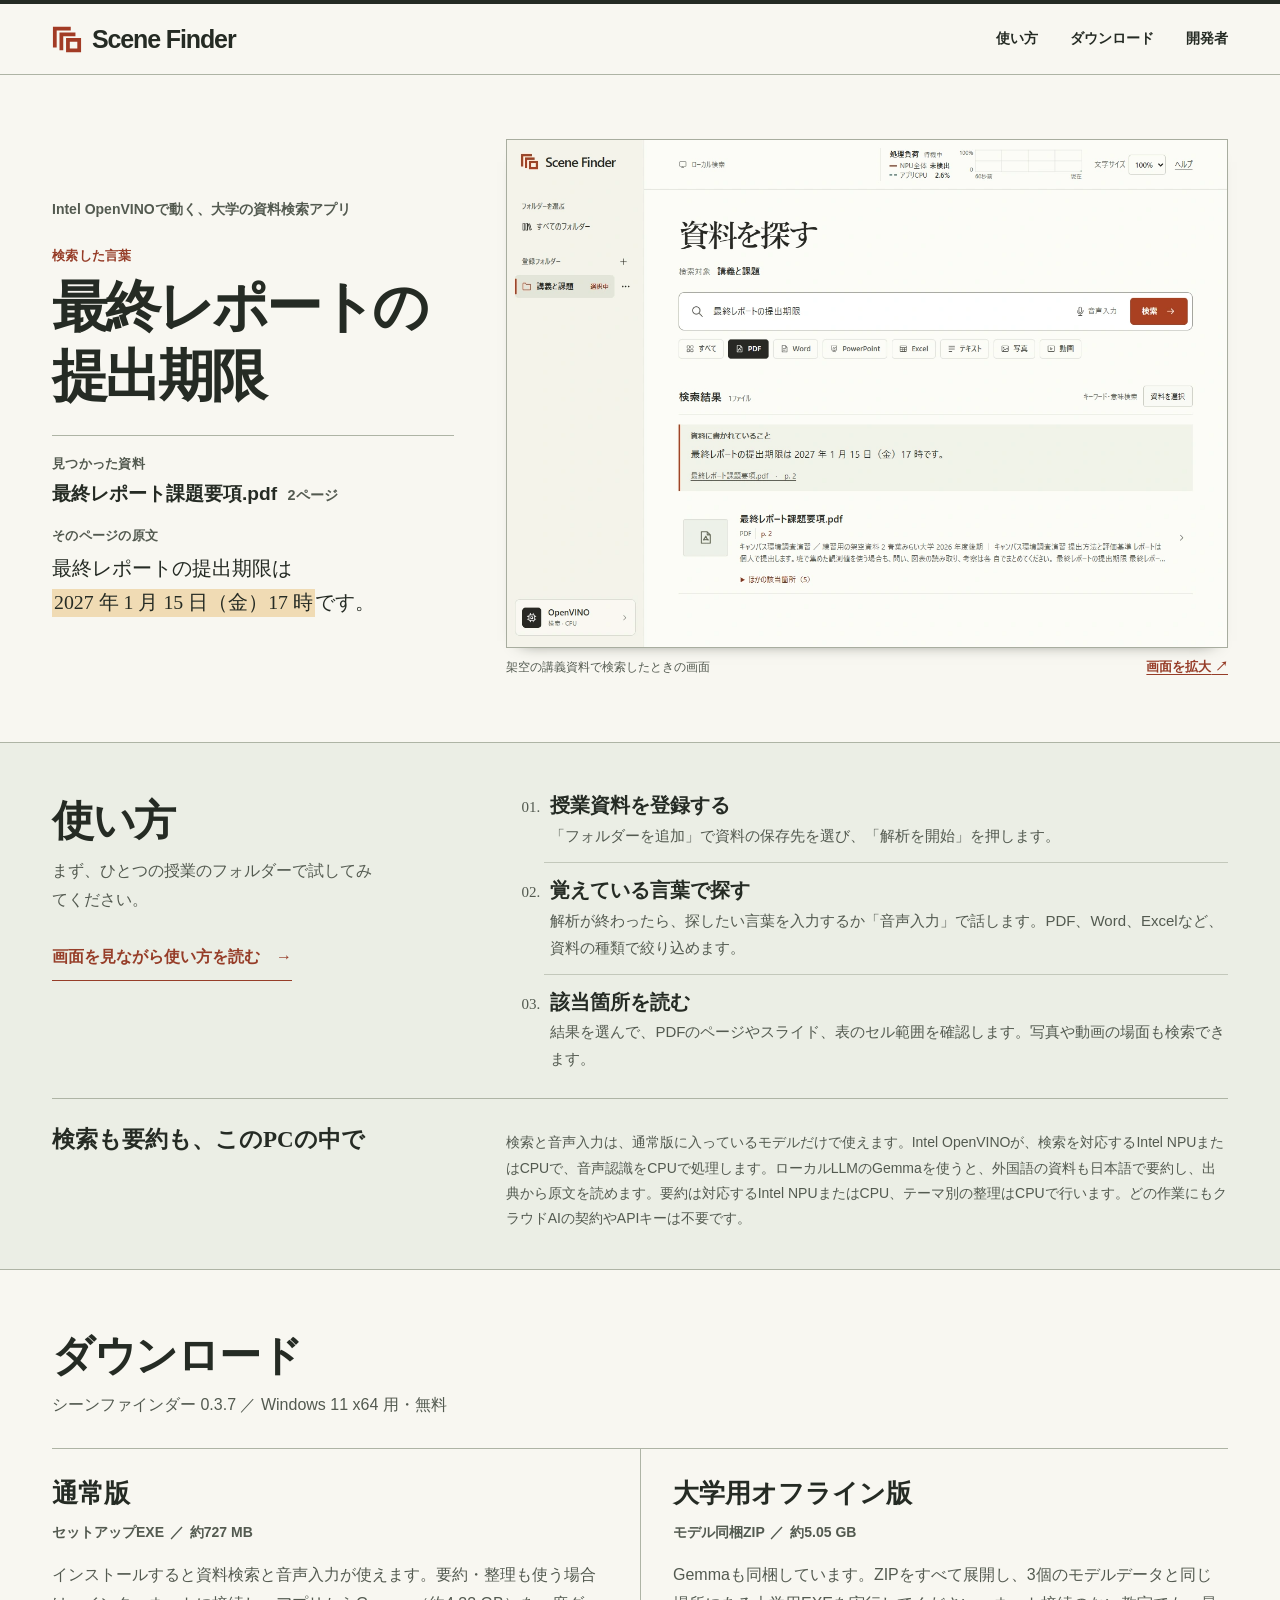
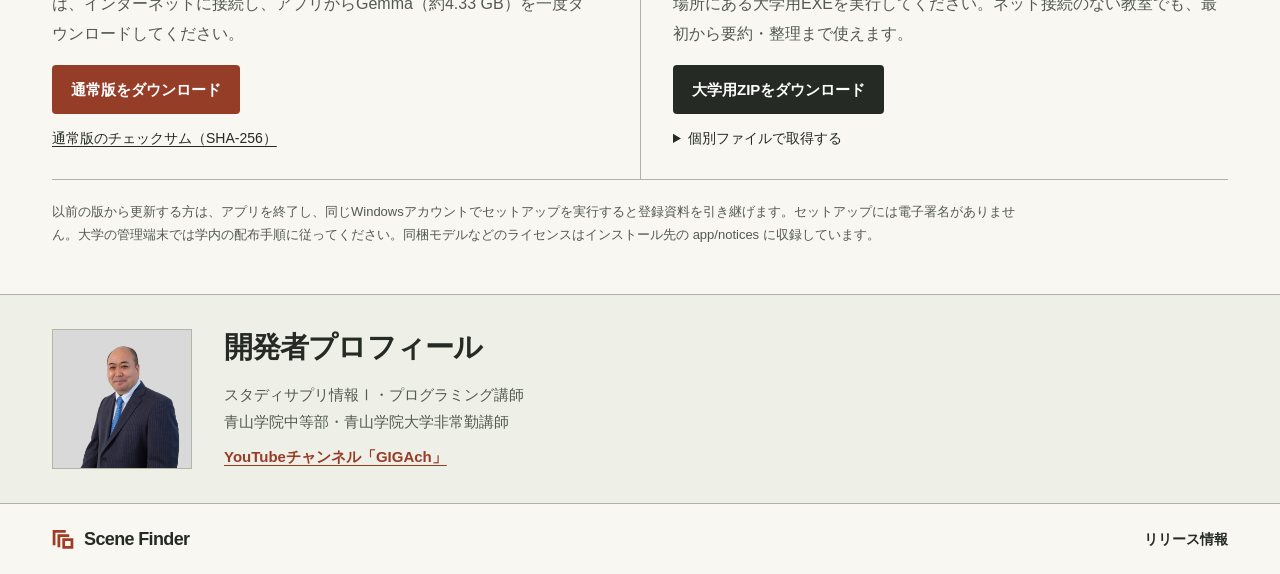
==== commit 3b7a686e: "0.3.7の日本語要約と原文の確認手順を案内する" ====
--- a/public/index.html
+++ b/public/index.html
@@ -52,33 +52,33 @@
         </ol>
         <aside class="local-note" aria-label="処理に使うデバイス">
           <h3>検索も要約も、このPCの中で</h3>
-          <p>検索と音声入力は、通常版に入っているモデルだけで使えます。Intel OpenVINOが、検索を対応するIntel NPUまたはCPUで、音声認識をCPUで処理します。文書の出典付き要約にはローカルLLMのGemmaを使い、対応するIntel NPUまたはCPUで言語生成を行います。テーマ別の整理もPC内で行います。どの作業にもクラウドAIの契約やAPIキーは不要です。</p>
+          <p>検索と音声入力は、通常版に入っているモデルだけで使えます。Intel OpenVINOが、検索を対応するIntel NPUまたはCPUで、音声認識をCPUで処理します。ローカルLLMのGemmaを使うと、外国語の資料も日本語で要約し、出典から原文を読めます。要約は対応するIntel NPUまたはCPU、テーマ別の整理はCPUで行います。どの作業にもクラウドAIの契約やAPIキーは不要です。</p>
         </aside>
       </div>
     </section>
     <section class="downloads frame" id="downloads" aria-labelledby="downloads-heading">
-      <div class="section-heading"><h2 id="downloads-heading">ダウンロード</h2><p>シーンファインダー 0.3.6 ／ Windows 11 x64 用・無料</p></div>
+      <div class="section-heading"><h2 id="downloads-heading">ダウンロード</h2><p>シーンファインダー 0.3.7 ／ Windows 11 x64 用・無料</p></div>
       <div class="editions">
         <article class="edition standard">
           <h3>通常版</h3>
           <p class="package-type">セットアップEXE <span>／</span> 約727 MB</p>
           <p>インストールすると資料検索と音声入力が使えます。要約・整理も使う場合は、インターネットに接続し、アプリからGemma（約4.33 GB）を一度ダウンロードしてください。</p>
-          <a class="primary" href="https://github.com/altimix/scene-finder-downloads/releases/download/v0.3.6/SceneFinder-Setup-0.3.6-x64.exe">通常版をダウンロード</a>
-          <a class="checksum" href="https://github.com/altimix/scene-finder-downloads/releases/download/v0.3.6/SHA256SUMS.txt">通常版のチェックサム（SHA-256）</a>
+          <a class="primary" href="https://github.com/altimix/scene-finder-downloads/releases/download/v0.3.7/SceneFinder-Setup-0.3.7-x64.exe">通常版をダウンロード</a>
+          <a class="checksum" href="https://github.com/altimix/scene-finder-downloads/releases/download/v0.3.7/SHA256SUMS.txt">通常版のチェックサム（SHA-256）</a>
         </article>
         <article class="edition campus" id="campus">
           <h3>大学用オフライン版</h3>
           <p class="package-type">モデル同梱ZIP <span>／</span> 約5.05 GB</p>
           <p>Gemmaも同梱しています。ZIPをすべて展開し、3個のモデルデータと同じ場所にある大学用EXEを実行してください。ネット接続のない教室でも、最初から要約・整理まで使えます。</p>
-          <a class="primary campus-button" href="/downloads/SceneFinder-Campus-Offline-0.3.6-x64.zip">大学用ZIPをダウンロード</a>
+          <a class="primary campus-button" href="/downloads/SceneFinder-Campus-Offline-0.3.7-x64.zip">大学用ZIPをダウンロード</a>
           <details><summary>個別ファイルで取得する</summary><p>次の4ファイルを同じフォルダーに保存し、セットアップEXEを実行してください。</p>
             <ul>
-              <li><a href="https://github.com/altimix/scene-finder-downloads/releases/download/v0.3.6/SceneFinder-Campus-Setup-0.3.6-x64.exe">大学用セットアップEXE</a></li>
-              <li><a href="https://github.com/altimix/scene-finder-downloads/releases/download/v0.3.6/SceneFinder-Campus-Gemma-0.3.6.part1.bin">モデルデータ 1 / 3</a></li>
-              <li><a href="https://github.com/altimix/scene-finder-downloads/releases/download/v0.3.6/SceneFinder-Campus-Gemma-0.3.6.part2.bin">モデルデータ 2 / 3</a></li>
-              <li><a href="https://github.com/altimix/scene-finder-downloads/releases/download/v0.3.6/SceneFinder-Campus-Gemma-0.3.6.part3.bin">モデルデータ 3 / 3</a></li>
+              <li><a href="https://github.com/altimix/scene-finder-downloads/releases/download/v0.3.7/SceneFinder-Campus-Setup-0.3.7-x64.exe">大学用セットアップEXE</a></li>
+              <li><a href="https://github.com/altimix/scene-finder-downloads/releases/download/v0.3.7/SceneFinder-Campus-Gemma-0.3.7.part1.bin">モデルデータ 1 / 3</a></li>
+              <li><a href="https://github.com/altimix/scene-finder-downloads/releases/download/v0.3.7/SceneFinder-Campus-Gemma-0.3.7.part2.bin">モデルデータ 2 / 3</a></li>
+              <li><a href="https://github.com/altimix/scene-finder-downloads/releases/download/v0.3.7/SceneFinder-Campus-Gemma-0.3.7.part3.bin">モデルデータ 3 / 3</a></li>
             </ul>
-            <a class="checksum" href="https://github.com/altimix/scene-finder-downloads/releases/download/v0.3.6/SHA256SUMS-Campus.txt">大学用のチェックサム（SHA-256）</a>
+            <a class="checksum" href="https://github.com/altimix/scene-finder-downloads/releases/download/v0.3.7/SHA256SUMS-Campus.txt">大学用のチェックサム（SHA-256）</a>
           </details>
         </article>
       </div>
@@ -96,6 +96,6 @@
       </div>
     </section>
   </main>
-  <footer><div class="frame foot-inner"><span class="foot-brand"><img src="assets/brand.svg" alt="" width="22" height="22">Scene Finder</span><a href="https://github.com/altimix/scene-finder-downloads/releases/tag/v0.3.6">リリース情報</a></div></footer>
+  <footer><div class="frame foot-inner"><span class="foot-brand"><img src="assets/brand.svg" alt="" width="22" height="22">Scene Finder</span><a href="https://github.com/altimix/scene-finder-downloads/releases/tag/v0.3.7">リリース情報</a></div></footer>
 </body>
 </html>
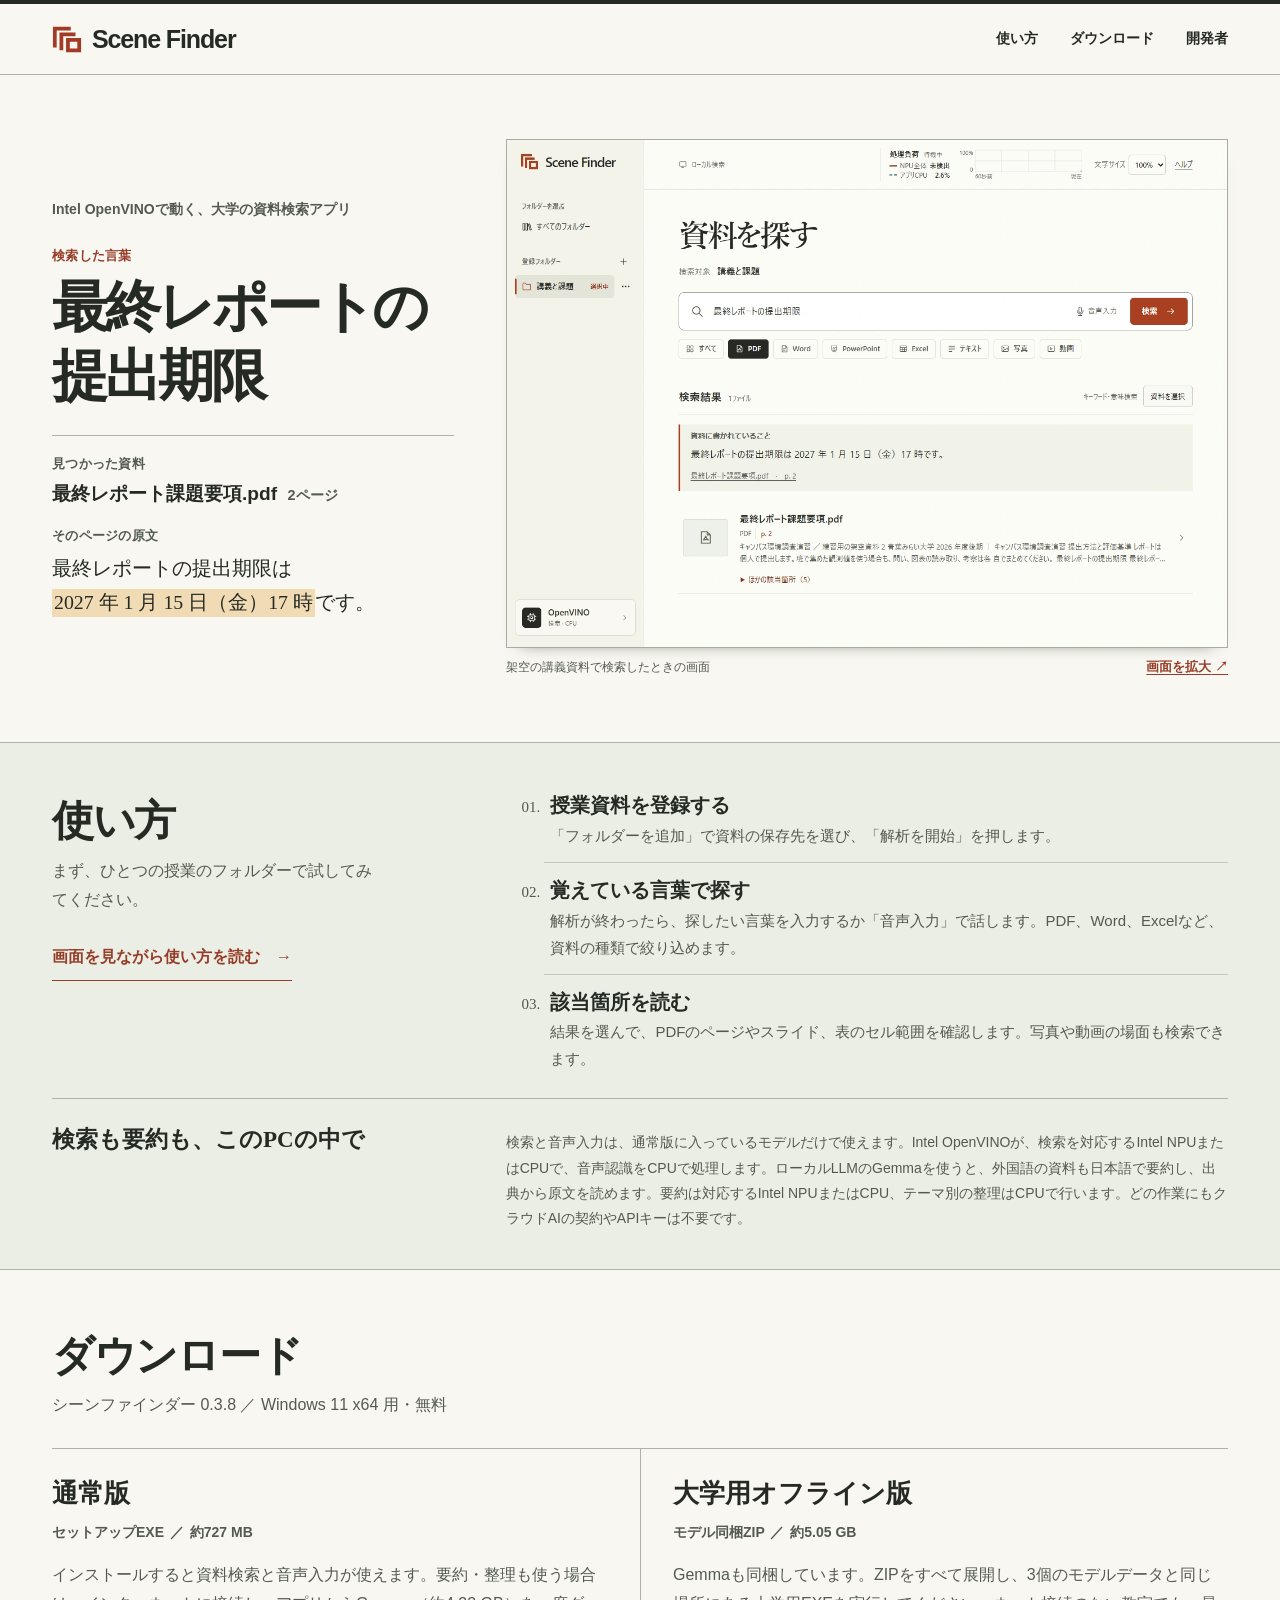
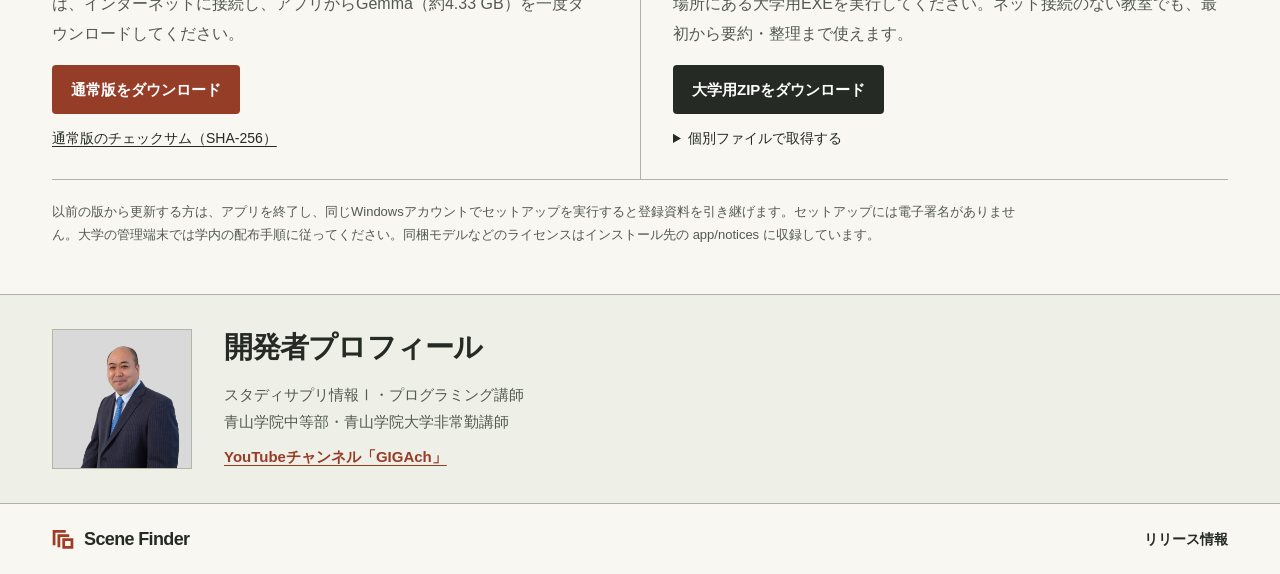
==== commit 317eee08: "NPU要約の実行設定と負荷グラフを実画面で案内する" ====
--- a/public/index.html
+++ b/public/index.html
@@ -57,28 +57,28 @@
       </div>
     </section>
     <section class="downloads frame" id="downloads" aria-labelledby="downloads-heading">
-      <div class="section-heading"><h2 id="downloads-heading">ダウンロード</h2><p>シーンファインダー 0.3.7 ／ Windows 11 x64 用・無料</p></div>
+      <div class="section-heading"><h2 id="downloads-heading">ダウンロード</h2><p>シーンファインダー 0.3.8 ／ Windows 11 x64 用・無料</p></div>
       <div class="editions">
         <article class="edition standard">
           <h3>通常版</h3>
           <p class="package-type">セットアップEXE <span>／</span> 約727 MB</p>
           <p>インストールすると資料検索と音声入力が使えます。要約・整理も使う場合は、インターネットに接続し、アプリからGemma（約4.33 GB）を一度ダウンロードしてください。</p>
-          <a class="primary" href="https://github.com/altimix/scene-finder-downloads/releases/download/v0.3.7/SceneFinder-Setup-0.3.7-x64.exe">通常版をダウンロード</a>
-          <a class="checksum" href="https://github.com/altimix/scene-finder-downloads/releases/download/v0.3.7/SHA256SUMS.txt">通常版のチェックサム（SHA-256）</a>
+          <a class="primary" href="https://github.com/altimix/scene-finder-downloads/releases/download/v0.3.8/SceneFinder-Setup-0.3.8-x64.exe">通常版をダウンロード</a>
+          <a class="checksum" href="https://github.com/altimix/scene-finder-downloads/releases/download/v0.3.8/SHA256SUMS.txt">通常版のチェックサム（SHA-256）</a>
         </article>
         <article class="edition campus" id="campus">
           <h3>大学用オフライン版</h3>
           <p class="package-type">モデル同梱ZIP <span>／</span> 約5.05 GB</p>
           <p>Gemmaも同梱しています。ZIPをすべて展開し、3個のモデルデータと同じ場所にある大学用EXEを実行してください。ネット接続のない教室でも、最初から要約・整理まで使えます。</p>
-          <a class="primary campus-button" href="/downloads/SceneFinder-Campus-Offline-0.3.7-x64.zip">大学用ZIPをダウンロード</a>
+          <a class="primary campus-button" href="/downloads/SceneFinder-Campus-Offline-0.3.8-x64.zip">大学用ZIPをダウンロード</a>
           <details><summary>個別ファイルで取得する</summary><p>次の4ファイルを同じフォルダーに保存し、セットアップEXEを実行してください。</p>
             <ul>
-              <li><a href="https://github.com/altimix/scene-finder-downloads/releases/download/v0.3.7/SceneFinder-Campus-Setup-0.3.7-x64.exe">大学用セットアップEXE</a></li>
-              <li><a href="https://github.com/altimix/scene-finder-downloads/releases/download/v0.3.7/SceneFinder-Campus-Gemma-0.3.7.part1.bin">モデルデータ 1 / 3</a></li>
-              <li><a href="https://github.com/altimix/scene-finder-downloads/releases/download/v0.3.7/SceneFinder-Campus-Gemma-0.3.7.part2.bin">モデルデータ 2 / 3</a></li>
-              <li><a href="https://github.com/altimix/scene-finder-downloads/releases/download/v0.3.7/SceneFinder-Campus-Gemma-0.3.7.part3.bin">モデルデータ 3 / 3</a></li>
+              <li><a href="https://github.com/altimix/scene-finder-downloads/releases/download/v0.3.8/SceneFinder-Campus-Setup-0.3.8-x64.exe">大学用セットアップEXE</a></li>
+              <li><a href="https://github.com/altimix/scene-finder-downloads/releases/download/v0.3.8/SceneFinder-Campus-Gemma-0.3.8.part1.bin">モデルデータ 1 / 3</a></li>
+              <li><a href="https://github.com/altimix/scene-finder-downloads/releases/download/v0.3.8/SceneFinder-Campus-Gemma-0.3.8.part2.bin">モデルデータ 2 / 3</a></li>
+              <li><a href="https://github.com/altimix/scene-finder-downloads/releases/download/v0.3.8/SceneFinder-Campus-Gemma-0.3.8.part3.bin">モデルデータ 3 / 3</a></li>
             </ul>
-            <a class="checksum" href="https://github.com/altimix/scene-finder-downloads/releases/download/v0.3.7/SHA256SUMS-Campus.txt">大学用のチェックサム（SHA-256）</a>
+            <a class="checksum" href="https://github.com/altimix/scene-finder-downloads/releases/download/v0.3.8/SHA256SUMS-Campus.txt">大学用のチェックサム（SHA-256）</a>
           </details>
         </article>
       </div>
@@ -96,6 +96,6 @@
       </div>
     </section>
   </main>
-  <footer><div class="frame foot-inner"><span class="foot-brand"><img src="assets/brand.svg" alt="" width="22" height="22">Scene Finder</span><a href="https://github.com/altimix/scene-finder-downloads/releases/tag/v0.3.7">リリース情報</a></div></footer>
+  <footer><div class="frame foot-inner"><span class="foot-brand"><img src="assets/brand.svg" alt="" width="22" height="22">Scene Finder</span><a href="https://github.com/altimix/scene-finder-downloads/releases/tag/v0.3.8">リリース情報</a></div></footer>
 </body>
 </html>
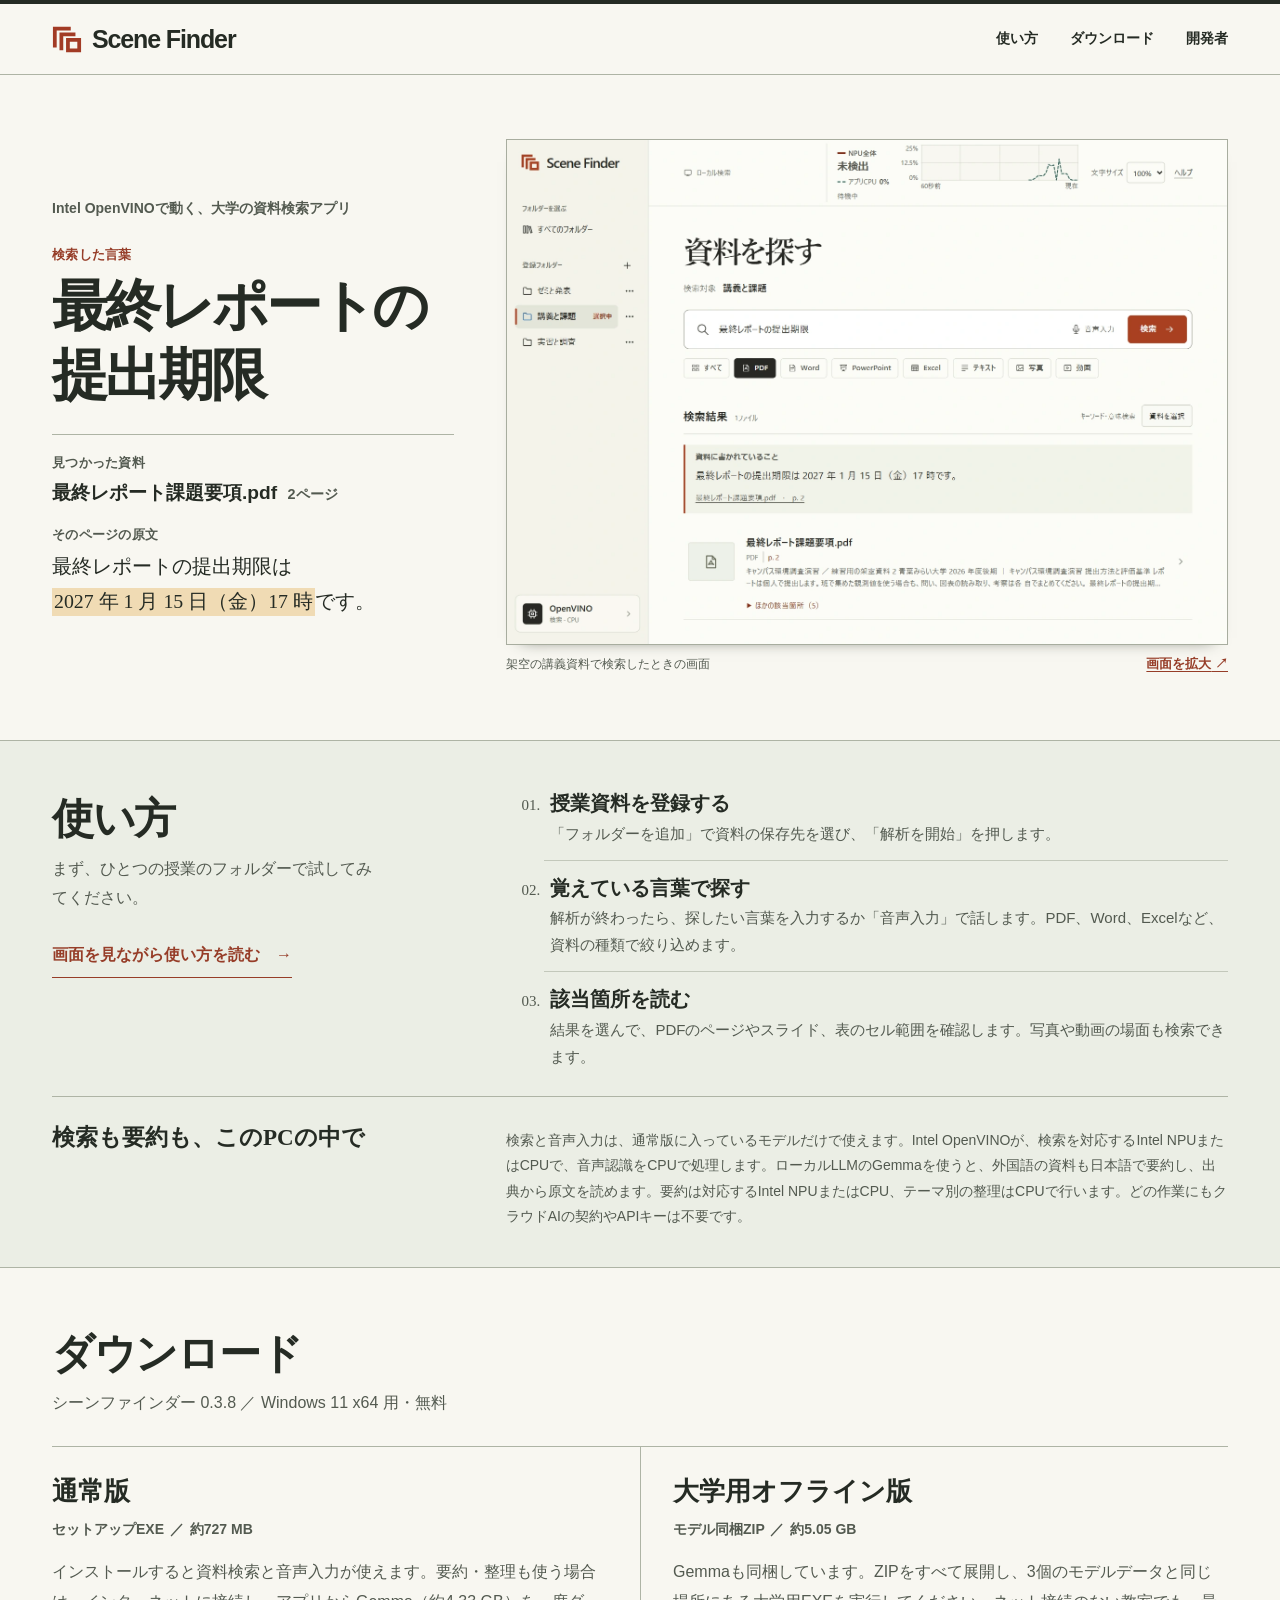
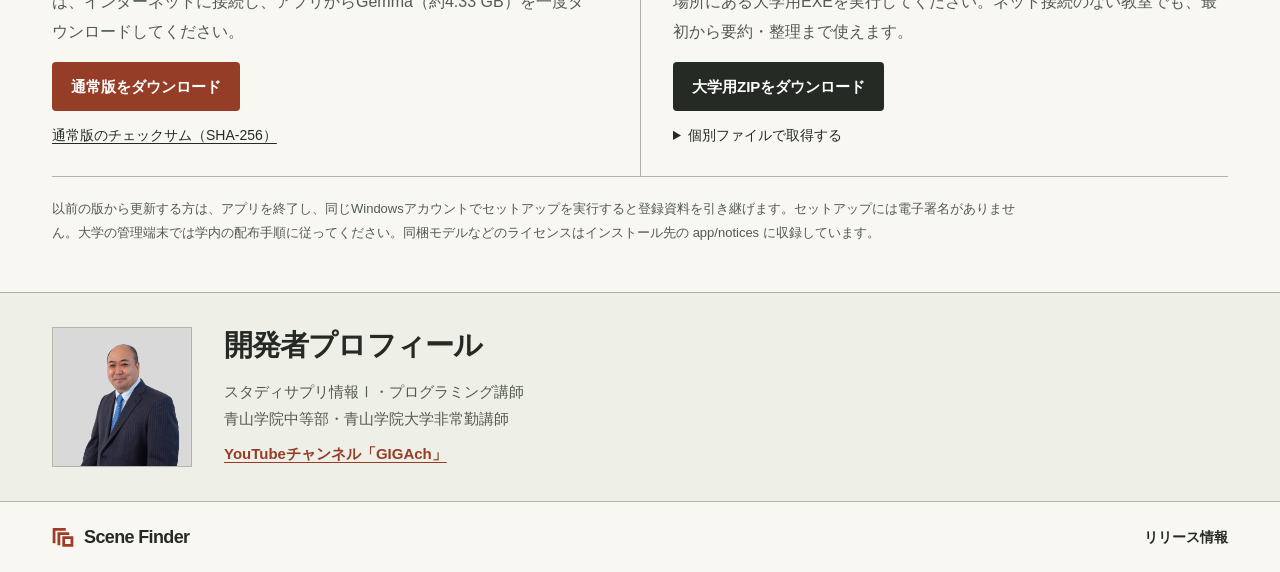
==== commit ba173b2c: "配布版0.3.8の実画面とNPUの模擬動画で使い方を刷新" ====
--- a/public/index.html
+++ b/public/index.html
@@ -31,8 +31,8 @@
         </div>
       </div>
       <figure class="screen">
-        <a class="screen-link" href="assets/guide/search-results.webp" target="_blank" rel="noopener">
-          <img src="assets/guide/search-results.webp" alt="「最終レポートの提出期限」でPDFを検索した実画面。締切の原文と、最終レポート課題要項.pdfの2ページへのリンクが一覧の上に表示されています。" width="1280" height="900" fetchpriority="high">
+        <a class="screen-link" href="assets/guide/search-results.webp?v=038-guide2" target="_blank" rel="noopener">
+          <img src="assets/guide/search-results.webp?v=038-guide2" alt="「最終レポートの提出期限」でPDFを検索した実画面。締切の原文と、最終レポート課題要項.pdfの2ページへのリンクが一覧の上に表示されています。" width="1550" height="1085" fetchpriority="high">
           <span class="enlarge">画面を拡大<span aria-hidden="true"> ↗</span><span class="sr-only">（新しいタブ）</span></span>
         </a>
         <figcaption>架空の講義資料で検索したときの画面</figcaption>
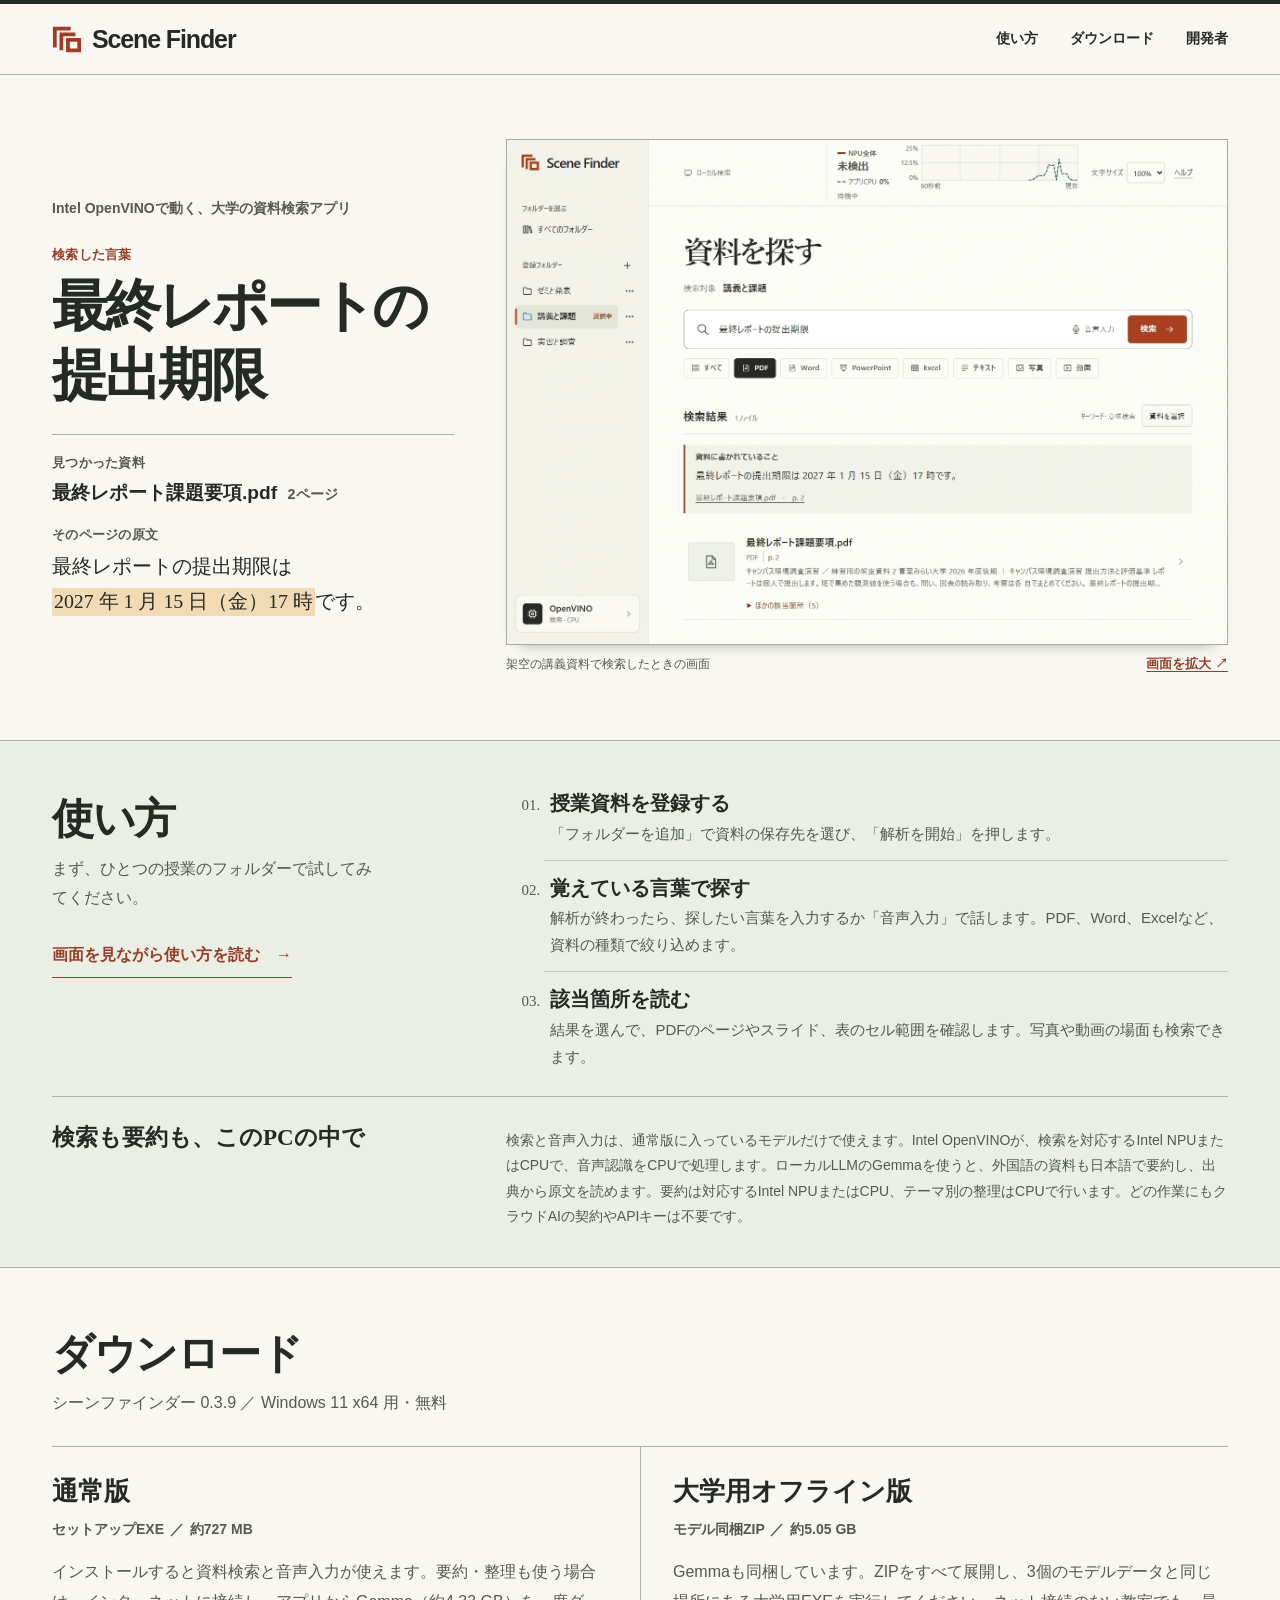
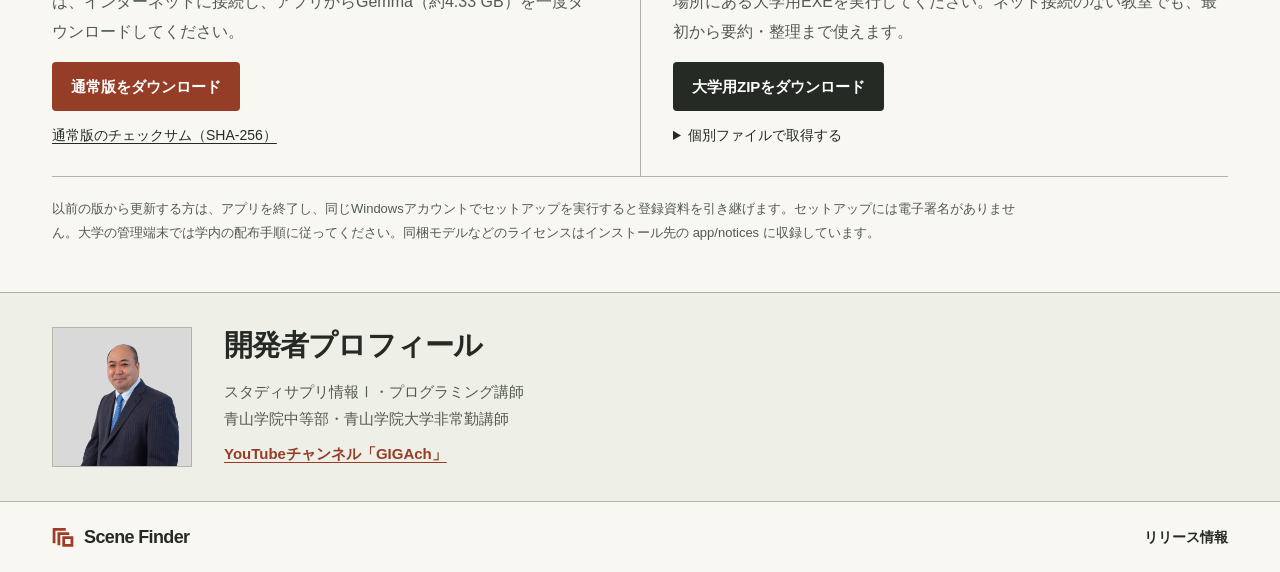
==== commit 2d92bc63: "Windows版の終了手順を追加し0.3.8の配布URLを維持" ====
--- a/public/index.html
+++ b/public/index.html
@@ -57,28 +57,28 @@
       </div>
     </section>
     <section class="downloads frame" id="downloads" aria-labelledby="downloads-heading">
-      <div class="section-heading"><h2 id="downloads-heading">ダウンロード</h2><p>シーンファインダー 0.3.8 ／ Windows 11 x64 用・無料</p></div>
+      <div class="section-heading"><h2 id="downloads-heading">ダウンロード</h2><p>シーンファインダー 0.3.9 ／ Windows 11 x64 用・無料</p></div>
       <div class="editions">
         <article class="edition standard">
           <h3>通常版</h3>
           <p class="package-type">セットアップEXE <span>／</span> 約727 MB</p>
           <p>インストールすると資料検索と音声入力が使えます。要約・整理も使う場合は、インターネットに接続し、アプリからGemma（約4.33 GB）を一度ダウンロードしてください。</p>
-          <a class="primary" href="https://github.com/altimix/scene-finder-downloads/releases/download/v0.3.8/SceneFinder-Setup-0.3.8-x64.exe">通常版をダウンロード</a>
-          <a class="checksum" href="https://github.com/altimix/scene-finder-downloads/releases/download/v0.3.8/SHA256SUMS.txt">通常版のチェックサム（SHA-256）</a>
+          <a class="primary" href="https://github.com/altimix/scene-finder-downloads/releases/download/v0.3.9/SceneFinder-Setup-0.3.9-x64.exe">通常版をダウンロード</a>
+          <a class="checksum" href="https://github.com/altimix/scene-finder-downloads/releases/download/v0.3.9/SHA256SUMS.txt">通常版のチェックサム（SHA-256）</a>
         </article>
         <article class="edition campus" id="campus">
           <h3>大学用オフライン版</h3>
           <p class="package-type">モデル同梱ZIP <span>／</span> 約5.05 GB</p>
           <p>Gemmaも同梱しています。ZIPをすべて展開し、3個のモデルデータと同じ場所にある大学用EXEを実行してください。ネット接続のない教室でも、最初から要約・整理まで使えます。</p>
-          <a class="primary campus-button" href="/downloads/SceneFinder-Campus-Offline-0.3.8-x64.zip">大学用ZIPをダウンロード</a>
+          <a class="primary campus-button" href="/downloads/SceneFinder-Campus-Offline-0.3.9-x64.zip">大学用ZIPをダウンロード</a>
           <details><summary>個別ファイルで取得する</summary><p>次の4ファイルを同じフォルダーに保存し、セットアップEXEを実行してください。</p>
             <ul>
-              <li><a href="https://github.com/altimix/scene-finder-downloads/releases/download/v0.3.8/SceneFinder-Campus-Setup-0.3.8-x64.exe">大学用セットアップEXE</a></li>
-              <li><a href="https://github.com/altimix/scene-finder-downloads/releases/download/v0.3.8/SceneFinder-Campus-Gemma-0.3.8.part1.bin">モデルデータ 1 / 3</a></li>
-              <li><a href="https://github.com/altimix/scene-finder-downloads/releases/download/v0.3.8/SceneFinder-Campus-Gemma-0.3.8.part2.bin">モデルデータ 2 / 3</a></li>
-              <li><a href="https://github.com/altimix/scene-finder-downloads/releases/download/v0.3.8/SceneFinder-Campus-Gemma-0.3.8.part3.bin">モデルデータ 3 / 3</a></li>
+              <li><a href="https://github.com/altimix/scene-finder-downloads/releases/download/v0.3.9/SceneFinder-Campus-Setup-0.3.9-x64.exe">大学用セットアップEXE</a></li>
+              <li><a href="https://github.com/altimix/scene-finder-downloads/releases/download/v0.3.9/SceneFinder-Campus-Gemma-0.3.9.part1.bin">モデルデータ 1 / 3</a></li>
+              <li><a href="https://github.com/altimix/scene-finder-downloads/releases/download/v0.3.9/SceneFinder-Campus-Gemma-0.3.9.part2.bin">モデルデータ 2 / 3</a></li>
+              <li><a href="https://github.com/altimix/scene-finder-downloads/releases/download/v0.3.9/SceneFinder-Campus-Gemma-0.3.9.part3.bin">モデルデータ 3 / 3</a></li>
             </ul>
-            <a class="checksum" href="https://github.com/altimix/scene-finder-downloads/releases/download/v0.3.8/SHA256SUMS-Campus.txt">大学用のチェックサム（SHA-256）</a>
+            <a class="checksum" href="https://github.com/altimix/scene-finder-downloads/releases/download/v0.3.9/SHA256SUMS-Campus.txt">大学用のチェックサム（SHA-256）</a>
           </details>
         </article>
       </div>
@@ -96,6 +96,6 @@
       </div>
     </section>
   </main>
-  <footer><div class="frame foot-inner"><span class="foot-brand"><img src="assets/brand.svg" alt="" width="22" height="22">Scene Finder</span><a href="https://github.com/altimix/scene-finder-downloads/releases/tag/v0.3.8">リリース情報</a></div></footer>
+  <footer><div class="frame foot-inner"><span class="foot-brand"><img src="assets/brand.svg" alt="" width="22" height="22">Scene Finder</span><a href="https://github.com/altimix/scene-finder-downloads/releases/tag/v0.3.9">リリース情報</a></div></footer>
 </body>
 </html>
